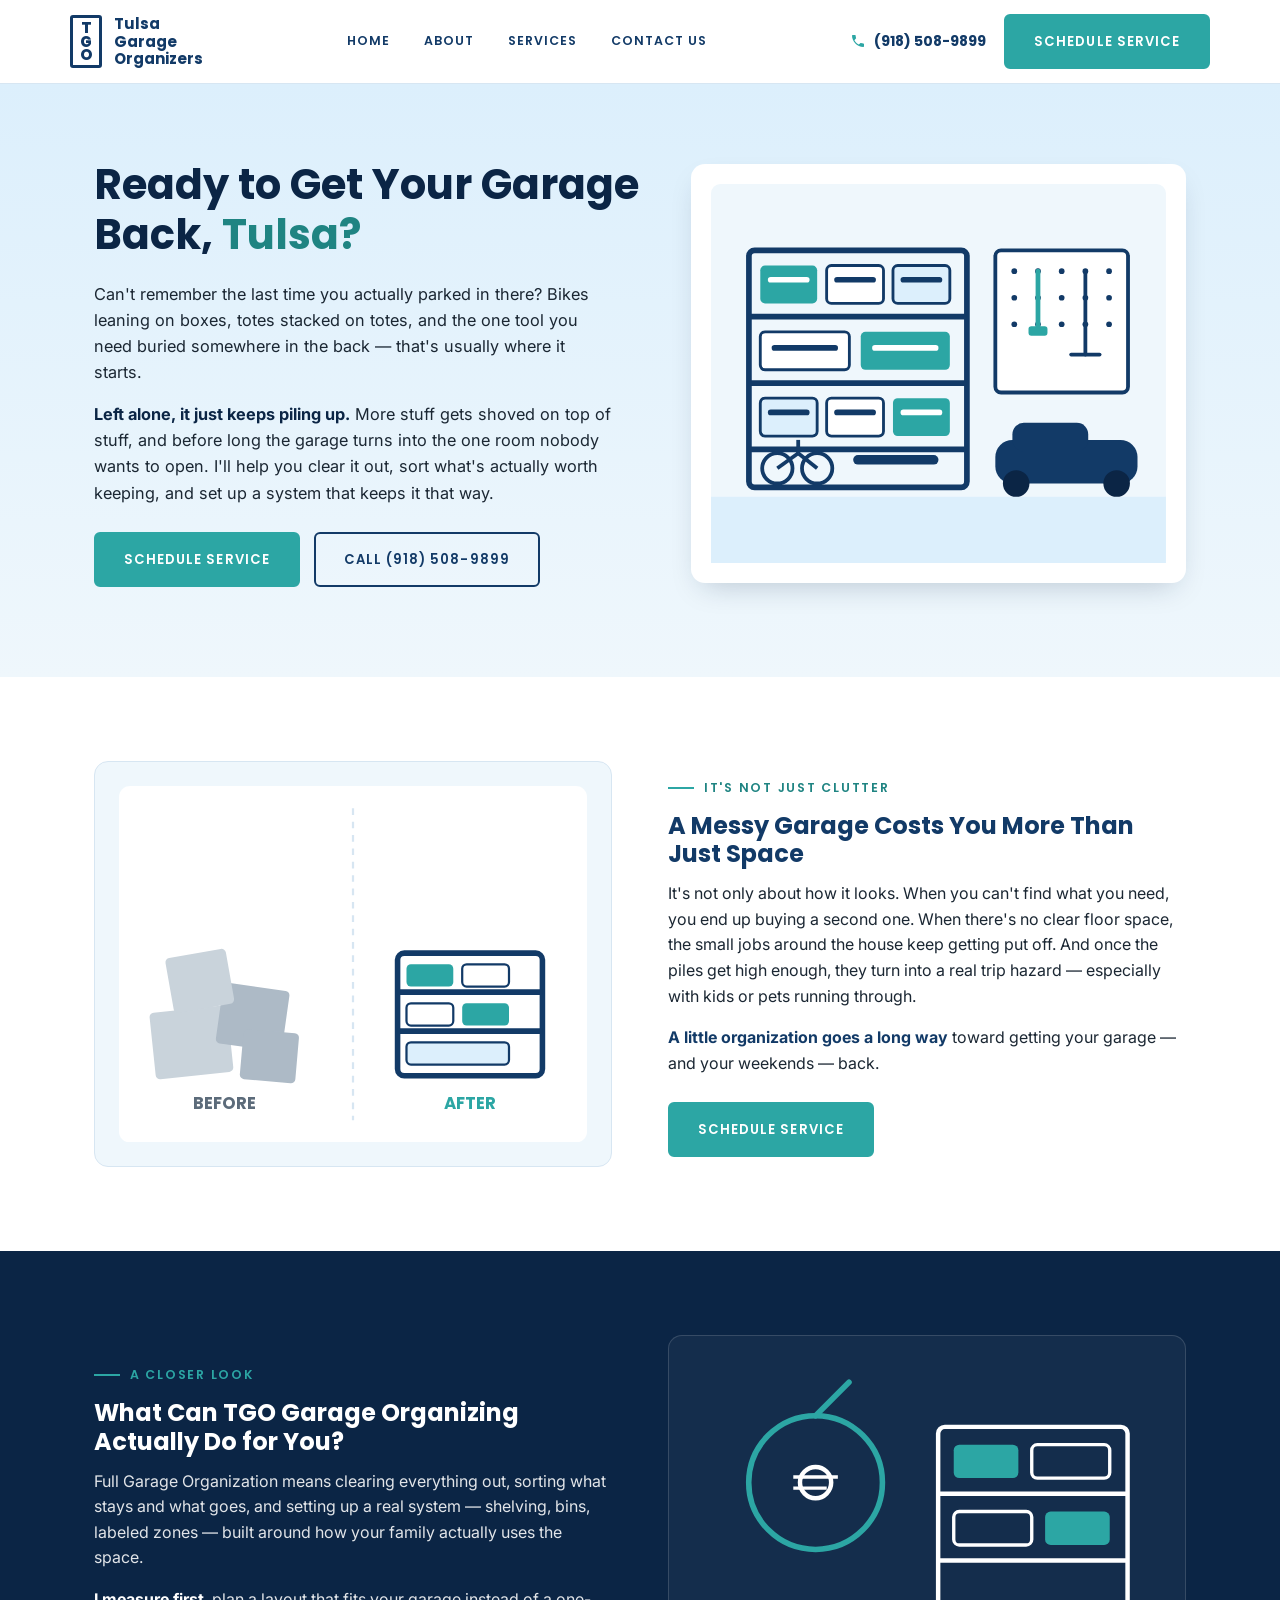
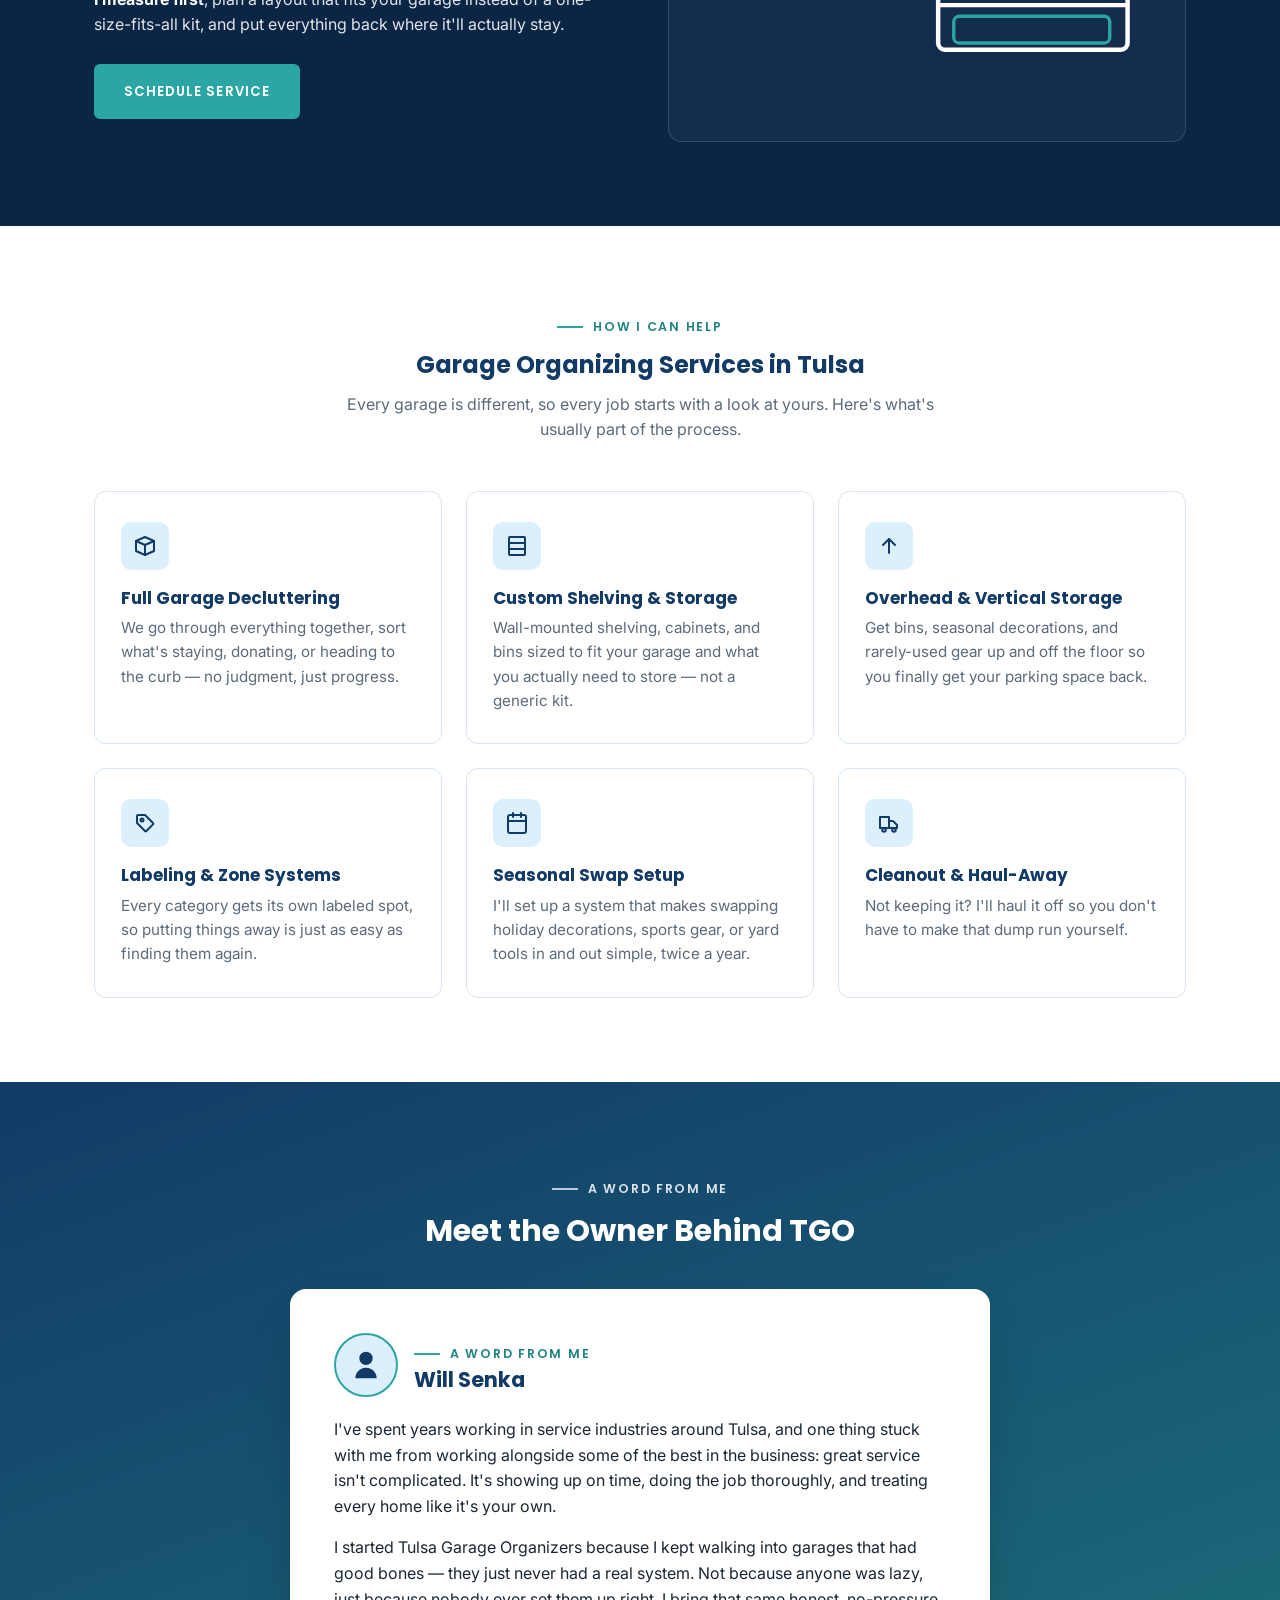
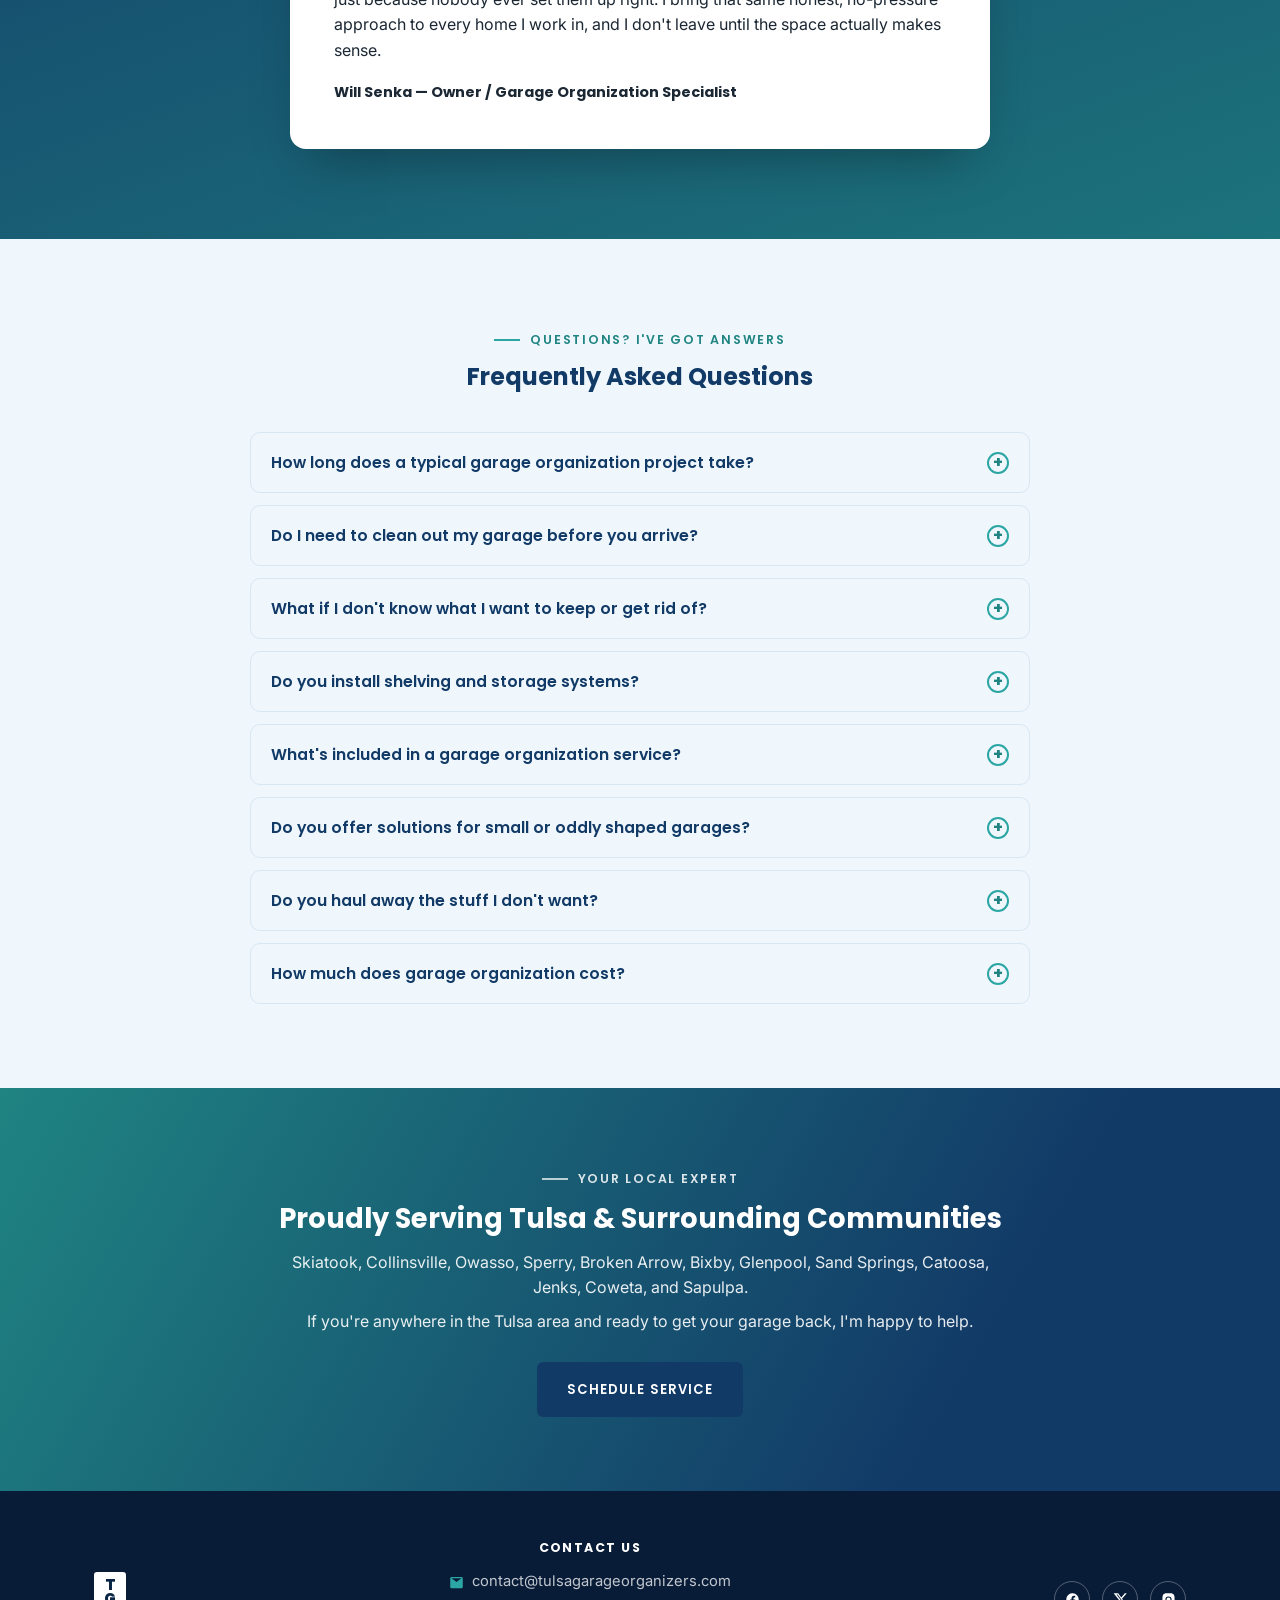
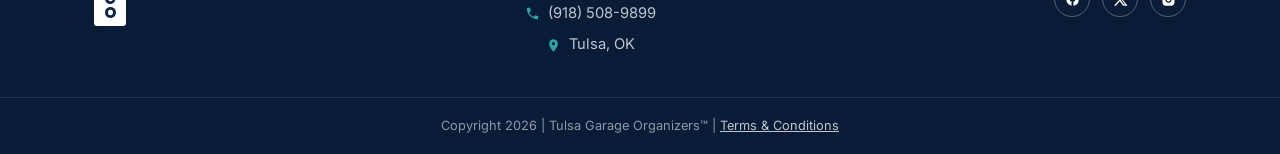
==== index.html @ cd4b040d "Build Tulsa Garage Organizers website - Recreate the TGO logo (navy TGO monogram + wordmark + teal u" ====
<!DOCTYPE html>
<html lang="en">
<head>
<meta charset="UTF-8">
<meta name="viewport" content="width=device-width, initial-scale=1.0">
<title>Tulsa Garage Organizers | Garage Organization Services in Tulsa, OK</title>
<meta name="description" content="Can't park in your own garage anymore? Tulsa Garage Organizers clears the clutter and sets up a real storage system that actually fits your home. Free quotes across the Tulsa area.">
<link rel="icon" type="image/svg+xml" href="favicon.svg">
<link rel="preconnect" href="https://fonts.googleapis.com">
<link rel="preconnect" href="https://fonts.gstatic.com" crossorigin>
<link href="https://fonts.googleapis.com/css2?family=Poppins:wght@600;700;800&family=Inter:wght@400;500;600&display=swap" rel="stylesheet">
<link rel="stylesheet" href="styles.css">
</head>
<body>

<header class="site-header">
  <div class="wrap header-inner">
    <a href="#hero" class="brand">
      <span class="logo-mark" aria-hidden="true">
        <span>T</span><span>G</span><span>O</span>
      </span>
      <span class="logo-word">
        <span>Tulsa</span>
        <span>Garage</span>
        <span>Organizers</span>
      </span>
    </a>

    <nav class="main-nav" id="mainNav">
      <a href="#hero">Home</a>
      <a href="#about">About</a>
      <a href="#services">Services</a>
      <a href="#contact">Contact Us</a>
    </nav>

    <div class="header-actions">
      <a class="header-phone" href="tel:9185089899">
        <svg viewBox="0 0 24 24"><path d="M6.6 10.8c1.4 2.8 3.8 5.1 6.6 6.6l2.2-2.2c.3-.3.7-.4 1-.2 1.1.4 2.3.6 3.6.6.6 0 1 .4 1 1V20c0 .6-.4 1-1 1C10.9 21 3 13.1 3 3.9c0-.6.4-1 1-1h3.5c.6 0 1 .4 1 1 0 1.2.2 2.4.6 3.5.1.4 0 .8-.3 1l-2.2 2.4z"/></svg>
        <span class="phone-text">(918) 508-9899</span>
      </a>
      <a class="btn btn-primary" href="#contact">Schedule Service</a>
      <button class="nav-toggle" id="navToggle" aria-label="Toggle menu" aria-expanded="false">
        <span></span>
      </button>
    </div>
  </div>
</header>

<!-- HERO -->
<section class="hero" id="hero">
  <div class="wrap hero-grid">
    <div>
      <h1>Ready to Get Your Garage Back, <span class="accent">Tulsa?</span></h1>
      <p>Can't remember the last time you actually parked in there? Bikes leaning on boxes, totes stacked on totes, and the one tool you need buried somewhere in the back — that's usually where it starts.</p>
      <p><strong>Left alone, it just keeps piling up.</strong> More stuff gets shoved on top of stuff, and before long the garage turns into the one room nobody wants to open. I'll help you clear it out, sort what's actually worth keeping, and set up a system that keeps it that way.</p>
      <div class="cta-row">
        <a href="#contact" class="btn btn-primary">Schedule Service</a>
        <a href="tel:9185089899" class="btn btn-outline-navy">Call (918) 508-9899</a>
      </div>
    </div>

    <div class="hero-art">
      <svg class="illus" viewBox="0 0 480 400" xmlns="http://www.w3.org/2000/svg" role="img" aria-label="Illustration of an organized garage with labeled shelving and a parked car">
        <rect x="0" y="0" width="480" height="400" rx="10" fill="#EFF7FC"/>
        <!-- floor -->
        <rect x="0" y="330" width="480" height="70" fill="#DCEFFC"/>
        <!-- shelving unit -->
        <g>
          <rect x="40" y="70" width="230" height="250" rx="6" fill="none" stroke="#123A67" stroke-width="6"/>
          <line x1="40" y1="140" x2="270" y2="140" stroke="#123A67" stroke-width="6"/>
          <line x1="40" y1="210" x2="270" y2="210" stroke="#123A67" stroke-width="6"/>
          <line x1="40" y1="280" x2="270" y2="280" stroke="#123A67" stroke-width="6"/>
          <!-- bins row 1 -->
          <rect x="52" y="86" width="60" height="40" rx="5" fill="#2CA6A4"/>
          <rect x="60" y="98" width="44" height="6" rx="3" fill="#ffffff"/>
          <rect x="122" y="86" width="60" height="40" rx="5" fill="#ffffff" stroke="#123A67" stroke-width="3"/>
          <rect x="130" y="98" width="44" height="6" rx="3" fill="#123A67"/>
          <rect x="192" y="86" width="60" height="40" rx="5" fill="#DCEFFC" stroke="#123A67" stroke-width="3"/>
          <rect x="200" y="98" width="44" height="6" rx="3" fill="#123A67"/>
          <!-- bins row 2 -->
          <rect x="52" y="156" width="94" height="40" rx="5" fill="#ffffff" stroke="#123A67" stroke-width="3"/>
          <rect x="64" y="170" width="70" height="6" rx="3" fill="#123A67"/>
          <rect x="158" y="156" width="94" height="40" rx="5" fill="#2CA6A4"/>
          <rect x="170" y="170" width="70" height="6" rx="3" fill="#ffffff"/>
          <!-- bins row 3 -->
          <rect x="52" y="226" width="60" height="40" rx="5" fill="#DCEFFC" stroke="#123A67" stroke-width="3"/>
          <rect x="60" y="238" width="44" height="6" rx="3" fill="#123A67"/>
          <rect x="122" y="226" width="60" height="40" rx="5" fill="#ffffff" stroke="#123A67" stroke-width="3"/>
          <rect x="130" y="238" width="44" height="6" rx="3" fill="#123A67"/>
          <rect x="192" y="226" width="60" height="40" rx="5" fill="#2CA6A4"/>
          <rect x="200" y="238" width="44" height="6" rx="3" fill="#ffffff"/>
          <!-- bottom shelf: bikes/tools hint -->
          <circle cx="70" cy="300" r="16" fill="none" stroke="#123A67" stroke-width="4"/>
          <circle cx="112" cy="300" r="16" fill="none" stroke="#123A67" stroke-width="4"/>
          <line x1="70" y1="300" x2="92" y2="284" stroke="#123A67" stroke-width="4"/>
          <line x1="92" y1="284" x2="112" y2="300" stroke="#123A67" stroke-width="4"/>
          <line x1="92" y1="284" x2="92" y2="270" stroke="#123A67" stroke-width="4"/>
          <rect x="150" y="286" width="90" height="10" rx="5" fill="#123A67"/>
        </g>
        <!-- pegboard with tools -->
        <g>
          <rect x="300" y="70" width="140" height="150" rx="6" fill="#ffffff" stroke="#123A67" stroke-width="4"/>
          <circle cx="320" cy="92" r="3" fill="#123A67"/>
          <circle cx="345" cy="92" r="3" fill="#123A67"/>
          <circle cx="370" cy="92" r="3" fill="#123A67"/>
          <circle cx="395" cy="92" r="3" fill="#123A67"/>
          <circle cx="420" cy="92" r="3" fill="#123A67"/>
          <circle cx="320" cy="120" r="3" fill="#123A67"/>
          <circle cx="345" cy="120" r="3" fill="#123A67"/>
          <circle cx="370" cy="120" r="3" fill="#123A67"/>
          <circle cx="395" cy="120" r="3" fill="#123A67"/>
          <circle cx="420" cy="120" r="3" fill="#123A67"/>
          <circle cx="320" cy="148" r="3" fill="#123A67"/>
          <circle cx="345" cy="148" r="3" fill="#123A67"/>
          <circle cx="370" cy="148" r="3" fill="#123A67"/>
          <circle cx="395" cy="148" r="3" fill="#123A67"/>
          <circle cx="420" cy="148" r="3" fill="#123A67"/>
          <!-- hanging tool 1 -->
          <line x1="345" y1="92" x2="345" y2="150" stroke="#2CA6A4" stroke-width="5" stroke-linecap="round"/>
          <rect x="335" y="150" width="20" height="10" rx="3" fill="#2CA6A4"/>
          <!-- hanging rake -->
          <line x1="395" y1="92" x2="395" y2="180" stroke="#123A67" stroke-width="4" stroke-linecap="round"/>
          <line x1="380" y1="180" x2="410" y2="180" stroke="#123A67" stroke-width="4" stroke-linecap="round"/>
        </g>
        <!-- car silhouette on reclaimed floor -->
        <g>
          <rect x="300" y="270" width="150" height="46" rx="18" fill="#123A67"/>
          <rect x="318" y="252" width="80" height="30" rx="12" fill="#123A67"/>
          <circle cx="322" cy="316" r="14" fill="#0B2545"/>
          <circle cx="428" cy="316" r="14" fill="#0B2545"/>
        </g>
      </svg>
    </div>
  </div>
</section>

<!-- SECTION: not just clutter -->
<section class="section-light">
  <div class="wrap split">
    <div class="split-art">
      <svg class="illus" viewBox="0 0 420 320" xmlns="http://www.w3.org/2000/svg" role="img" aria-label="Illustration comparing a cluttered garage corner to an organized, labeled shelf">
        <rect x="0" y="0" width="420" height="320" rx="10" fill="#ffffff"/>
        <line x1="210" y1="20" x2="210" y2="300" stroke="#D7E6F2" stroke-width="2" stroke-dasharray="6 6"/>
        <!-- before: messy pile -->
        <g>
          <rect x="30" y="200" width="70" height="60" rx="4" fill="#c9d3db" transform="rotate(-6 65 230)"/>
          <rect x="90" y="180" width="60" height="55" rx="4" fill="#adbac6" transform="rotate(8 120 207)"/>
          <rect x="45" y="150" width="55" height="50" rx="4" fill="#c9d3db" transform="rotate(-10 72 175)"/>
          <rect x="110" y="220" width="50" height="45" rx="4" fill="#adbac6" transform="rotate(5 135 242)"/>
          <text x="95" y="290" text-anchor="middle" font-family="Poppins, sans-serif" font-weight="700" font-size="15" fill="#5c6b7a">BEFORE</text>
        </g>
        <!-- after: organized shelf -->
        <g>
          <rect x="250" y="150" width="130" height="110" rx="6" fill="none" stroke="#123A67" stroke-width="5"/>
          <line x1="250" y1="185" x2="380" y2="185" stroke="#123A67" stroke-width="5"/>
          <line x1="250" y1="220" x2="380" y2="220" stroke="#123A67" stroke-width="5"/>
          <rect x="258" y="160" width="42" height="20" rx="4" fill="#2CA6A4"/>
          <rect x="308" y="160" width="42" height="20" rx="4" fill="#ffffff" stroke="#123A67" stroke-width="2"/>
          <rect x="258" y="195" width="42" height="20" rx="4" fill="#ffffff" stroke="#123A67" stroke-width="2"/>
          <rect x="308" y="195" width="42" height="20" rx="4" fill="#2CA6A4"/>
          <rect x="258" y="230" width="92" height="20" rx="4" fill="#DCEFFC" stroke="#123A67" stroke-width="2"/>
          <text x="315" y="290" text-anchor="middle" font-family="Poppins, sans-serif" font-weight="700" font-size="15" fill="#2CA6A4">AFTER</text>
        </g>
      </svg>
    </div>
    <div class="split-copy">
      <div class="eyebrow">It's not just clutter</div>
      <h2>A Messy Garage Costs You More Than Just Space</h2>
      <p>It's not only about how it looks. When you can't find what you need, you end up buying a second one. When there's no clear floor space, the small jobs around the house keep getting put off. And once the piles get high enough, they turn into a real trip hazard — especially with kids or pets running through.</p>
      <p><strong>A little organization goes a long way</strong> toward getting your garage — and your weekends — back.</p>
      <div class="cta-row">
        <a href="#contact" class="btn btn-primary">Schedule Service</a>
      </div>
    </div>
  </div>
</section>

<!-- SECTION: what we do (dark) -->
<section class="section-dark" id="about-what">
  <div class="wrap split reverse">
    <div class="split-copy">
      <div class="eyebrow on-dark">A closer look</div>
      <h2>What Can TGO Garage Organizing Actually Do for You?</h2>
      <p>Full Garage Organization means clearing everything out, sorting what stays and what goes, and setting up a real system — shelving, bins, labeled zones — built around how your family actually uses the space.</p>
      <p><strong>I measure first</strong>, plan a layout that fits your garage instead of a one-size-fits-all kit, and put everything back where it'll actually stay.</p>
      <div class="cta-row">
        <a href="#contact" class="btn btn-primary">Schedule Service</a>
      </div>
    </div>
    <div class="split-art">
      <svg class="illus" viewBox="0 0 420 320" xmlns="http://www.w3.org/2000/svg" role="img" aria-label="Line illustration of a measuring tape, shelving, and labeled storage bins">
        <rect x="0" y="0" width="420" height="320" rx="10" fill="none"/>
        <!-- measuring tape circle -->
        <circle cx="110" cy="110" r="60" fill="none" stroke="#2CA6A4" stroke-width="5"/>
        <circle cx="110" cy="110" r="14" fill="none" stroke="#ffffff" stroke-width="4"/>
        <line x1="110" y1="50" x2="140" y2="20" stroke="#2CA6A4" stroke-width="5" stroke-linecap="round"/>
        <line x1="90" y1="105" x2="130" y2="105" stroke="#ffffff" stroke-width="3"/>
        <line x1="90" y1="115" x2="120" y2="115" stroke="#ffffff" stroke-width="3"/>
        <!-- shelf + bins -->
        <g stroke="#ffffff" stroke-width="4" fill="none">
          <rect x="220" y="60" width="170" height="200" rx="6"/>
          <line x1="220" y1="120" x2="390" y2="120"/>
          <line x1="220" y1="180" x2="390" y2="180"/>
          <line x1="220" y1="220" x2="390" y2="220"/>
        </g>
        <rect x="234" y="76" width="58" height="30" rx="5" fill="#2CA6A4"/>
        <rect x="304" y="76" width="70" height="30" rx="5" fill="none" stroke="#ffffff" stroke-width="3"/>
        <rect x="234" y="136" width="70" height="30" rx="5" fill="none" stroke="#ffffff" stroke-width="3"/>
        <rect x="316" y="136" width="58" height="30" rx="5" fill="#2CA6A4"/>
        <rect x="234" y="230" width="140" height="24" rx="5" fill="none" stroke="#2CA6A4" stroke-width="3"/>
      </svg>
    </div>
  </div>
</section>

<!-- SERVICES -->
<section class="section-light" id="services">
  <div class="wrap">
    <div class="services-head">
      <div class="eyebrow">How I can help</div>
      <h2>Garage Organizing Services in Tulsa</h2>
      <p>Every garage is different, so every job starts with a look at yours. Here's what's usually part of the process.</p>
    </div>

    <div class="services-grid">
      <div class="service-card">
        <div class="service-icon">
          <svg viewBox="0 0 24 24" fill="none" stroke-width="2" stroke-linecap="round" stroke-linejoin="round"><path d="M3 7l9-4 9 4-9 4-9-4z"/><path d="M3 7v10l9 4 9-4V7"/><path d="M12 11v10"/></svg>
        </div>
        <h3>Full Garage Decluttering</h3>
        <p>We go through everything together, sort what's staying, donating, or heading to the curb — no judgment, just progress.</p>
      </div>

      <div class="service-card">
        <div class="service-icon">
          <svg viewBox="0 0 24 24" fill="none" stroke-width="2" stroke-linecap="round" stroke-linejoin="round"><rect x="4" y="3" width="16" height="18" rx="1"/><path d="M4 9h16M4 15h16"/></svg>
        </div>
        <h3>Custom Shelving &amp; Storage</h3>
        <p>Wall-mounted shelving, cabinets, and bins sized to fit your garage and what you actually need to store — not a generic kit.</p>
      </div>

      <div class="service-card">
        <div class="service-icon">
          <svg viewBox="0 0 24 24" fill="none" stroke-width="2" stroke-linecap="round" stroke-linejoin="round"><path d="M12 19V5"/><path d="M6 11l6-6 6 6"/></svg>
        </div>
        <h3>Overhead &amp; Vertical Storage</h3>
        <p>Get bins, seasonal decorations, and rarely-used gear up and off the floor so you finally get your parking space back.</p>
      </div>

      <div class="service-card">
        <div class="service-icon">
          <svg viewBox="0 0 24 24" fill="none" stroke-width="2" stroke-linecap="round" stroke-linejoin="round"><path d="M20 12l-8-8H5a1 1 0 00-1 1v7l8 8a1 1 0 001.4 0l6.6-6.6a1 1 0 000-1.4z"/><circle cx="9" cy="9" r="1.5"/></svg>
        </div>
        <h3>Labeling &amp; Zone Systems</h3>
        <p>Every category gets its own labeled spot, so putting things away is just as easy as finding them again.</p>
      </div>

      <div class="service-card">
        <div class="service-icon">
          <svg viewBox="0 0 24 24" fill="none" stroke-width="2" stroke-linecap="round" stroke-linejoin="round"><rect x="3" y="4" width="18" height="18" rx="2"/><path d="M3 10h18M8 2v4M16 2v4"/></svg>
        </div>
        <h3>Seasonal Swap Setup</h3>
        <p>I'll set up a system that makes swapping holiday decorations, sports gear, or yard tools in and out simple, twice a year.</p>
      </div>

      <div class="service-card">
        <div class="service-icon">
          <svg viewBox="0 0 24 24" fill="none" stroke-width="2" stroke-linecap="round" stroke-linejoin="round"><path d="M3 17h9V6H3v11z"/><path d="M12 10h4l4 4v3h-8"/><circle cx="7" cy="19" r="1.8"/><circle cx="17" cy="19" r="1.8"/></svg>
        </div>
        <h3>Cleanout &amp; Haul-Away</h3>
        <p>Not keeping it? I'll haul it off so you don't have to make that dump run yourself.</p>
      </div>
    </div>
  </div>
</section>

<!-- MEET THE OWNER -->
<section class="owner-section" id="about">
  <div class="wrap">
    <div class="eyebrow">A word from me</div>
    <h2>Meet the Owner Behind TGO</h2>

    <div class="owner-card">
      <div class="owner-top">
        <div class="owner-avatar" aria-hidden="true">
          <svg viewBox="0 0 24 24"><path d="M12 12a5 5 0 100-10 5 5 0 000 10zM4 22a8 8 0 0116 0z"/></svg>
        </div>
        <div>
          <div class="eyebrow">A word from me</div>
          <h3>Will Senka</h3>
        </div>
      </div>
      <p>I've spent years working in service industries around Tulsa, and one thing stuck with me from working alongside some of the best in the business: great service isn't complicated. It's showing up on time, doing the job thoroughly, and treating every home like it's your own.</p>
      <p>I started Tulsa Garage Organizers because I kept walking into garages that had good bones — they just never had a real system. Not because anyone was lazy, just because nobody ever set them up right. I bring that same honest, no-pressure approach to every home I work in, and I don't leave until the space actually makes sense.</p>
      <p class="owner-sign">Will Senka — Owner / Garage Organization Specialist</p>
    </div>
  </div>
</section>

<!-- FAQ -->
<section class="section-soft">
  <div class="wrap">
    <div class="faq-head">
      <div class="eyebrow">Questions? I've got answers</div>
      <h2>Frequently Asked Questions</h2>
    </div>

    <div class="faq-list" id="faqList">
      <div class="faq-item">
        <button class="faq-q">How long does a typical garage organization project take?
          <span class="icon">+</span>
        </button>
        <div class="faq-a"><div class="faq-a-inner">Most garages take a full day, sometimes two if we're doing a full cleanout plus custom shelving. I'll give you a solid time estimate once I've seen the space.</div></div>
      </div>

      <div class="faq-item">
        <button class="faq-q">Do I need to clean out my garage before you arrive?
          <span class="icon">+</span>
        </button>
        <div class="faq-a"><div class="faq-a-inner">Nope — that's part of what I do. Just try not to add anything new to the pile between now and then.</div></div>
      </div>

      <div class="faq-item">
        <button class="faq-q">What if I don't know what I want to keep or get rid of?
          <span class="icon">+</span>
        </button>
        <div class="faq-a"><div class="faq-a-inner">That's completely normal, and it's where I can help most. We'll go through things together at your pace — nothing leaves without your okay.</div></div>
      </div>

      <div class="faq-item">
        <button class="faq-q">Do you install shelving and storage systems?
          <span class="icon">+</span>
        </button>
        <div class="faq-a"><div class="faq-a-inner">Yes. Whether it's wall-mounted shelving, overhead racks, or a slatwall system, I'll measure your space and set up something built to fit it.</div></div>
      </div>

      <div class="faq-item">
        <button class="faq-q">What's included in a garage organization service?
          <span class="icon">+</span>
        </button>
        <div class="faq-a"><div class="faq-a-inner">A full walkthrough, sorting and decluttering, hauling away what you don't want, and setting up a storage system with everything labeled and in its place.</div></div>
      </div>

      <div class="faq-item">
        <button class="faq-q">Do you offer solutions for small or oddly shaped garages?
          <span class="icon">+</span>
        </button>
        <div class="faq-a"><div class="faq-a-inner">Especially those. A lot of garages weren't built with much storage in mind to begin with, and that's usually where a custom layout makes the biggest difference.</div></div>
      </div>

      <div class="faq-item">
        <button class="faq-q">Do you haul away the stuff I don't want?
          <span class="icon">+</span>
        </button>
        <div class="faq-a"><div class="faq-a-inner">Yes — donations, trash, and everything in between. You won't need to make a dump run yourself.</div></div>
      </div>

      <div class="faq-item">
        <button class="faq-q">How much does garage organization cost?
          <span class="icon">+</span>
        </button>
        <div class="faq-a"><div class="faq-a-inner">It depends on the size of your garage and how much we're tackling. I'll walk through it with you and give you a straightforward quote before any work starts — no surprises.</div></div>
      </div>
    </div>
  </div>
</section>

<!-- SERVICE AREA -->
<section class="area-band">
  <div class="wrap">
    <div class="eyebrow">Your local expert</div>
    <h2>Proudly Serving Tulsa &amp; Surrounding Communities</h2>
    <p>Skiatook, Collinsville, Owasso, Sperry, Broken Arrow, Bixby, Glenpool, Sand Springs, Catoosa, Jenks, Coweta, and Sapulpa.</p>
    <p>If you're anywhere in the Tulsa area and ready to get your garage back, I'm happy to help.</p>
    <div class="cta-row">
      <a href="#contact" class="btn btn-navy">Schedule Service</a>
    </div>
  </div>
</section>

<!-- FOOTER -->
<footer class="site-footer" id="contact">
  <div class="wrap footer-inner">
    <span class="logo-mark on-dark" aria-hidden="true">
      <span>T</span><span>G</span><span>O</span>
    </span>

    <div class="footer-contact">
      <h4>Contact Us</h4>
      <ul>
        <li>
          <svg viewBox="0 0 24 24"><path d="M2 5a2 2 0 012-2h16a2 2 0 012 2v14a2 2 0 01-2 2H4a2 2 0 01-2-2V5zm2 0l8 6 8-6"/></svg>
          <a href="mailto:contact@tulsagarageorganizers.com">contact@tulsagarageorganizers.com</a>
        </li>
        <li>
          <svg viewBox="0 0 24 24"><path d="M6.6 10.8c1.4 2.8 3.8 5.1 6.6 6.6l2.2-2.2c.3-.3.7-.4 1-.2 1.1.4 2.3.6 3.6.6.6 0 1 .4 1 1V20c0 .6-.4 1-1 1C10.9 21 3 13.1 3 3.9c0-.6.4-1 1-1h3.5c.6 0 1 .4 1 1 0 1.2.2 2.4.6 3.5.1.4 0 .8-.3 1l-2.2 2.4z"/></svg>
          <a href="tel:9185089899">(918) 508-9899</a>
        </li>
        <li>
          <svg viewBox="0 0 24 24"><path d="M12 2a7 7 0 00-7 7c0 5.25 7 13 7 13s7-7.75 7-13a7 7 0 00-7-7zm0 9.5A2.5 2.5 0 1112 6.5a2.5 2.5 0 010 5z"/></svg>
          Tulsa, OK
        </li>
      </ul>
    </div>

    <div class="footer-social">
      <a href="#" aria-label="Facebook"><svg viewBox="0 0 24 24"><path d="M22 12a10 10 0 10-11.6 9.9v-7H7.9V12h2.5V9.8c0-2.5 1.5-3.9 3.8-3.9 1.1 0 2.2.2 2.2.2v2.5h-1.2c-1.2 0-1.6.8-1.6 1.6V12h2.8l-.4 2.9h-2.4v7A10 10 0 0022 12z"/></svg></a>
      <a href="#" aria-label="X / Twitter"><svg viewBox="0 0 24 24"><path d="M18.9 2H22l-7.6 8.6L23.3 22h-7l-5.5-7.2L4.6 22H1.5l8.1-9.2L1 2h7.2l5 6.6L18.9 2zm-1.2 18h1.7L7.4 3.9H5.6L17.7 20z"/></svg></a>
      <a href="#" aria-label="Instagram"><svg viewBox="0 0 24 24"><path d="M12 2c-2.7 0-3 0-4 .1-1 .1-1.7.2-2.3.5a4.6 4.6 0 00-1.7 1.1A4.6 4.6 0 002.9 5.4c-.3.6-.4 1.3-.5 2.3C2.3 8.7 2.3 9 2.3 12s0 3.3.1 4.3c.1 1 .2 1.7.5 2.3.3.6.6 1.1 1.1 1.7.5.5 1 .9 1.7 1.1.6.3 1.3.4 2.3.5 1 .1 1.3.1 4 .1s3 0 4-.1c1-.1 1.7-.2 2.3-.5a4.6 4.6 0 001.7-1.1c.5-.5.9-1 1.1-1.7.3-.6.4-1.3.5-2.3.1-1 .1-1.3.1-4.3s0-3.3-.1-4.3c-.1-1-.2-1.7-.5-2.3a4.6 4.6 0 00-1.1-1.7 4.6 4.6 0 00-1.7-1.1c-.6-.3-1.3-.4-2.3-.5C15 2 14.7 2 12 2zm0 5a5 5 0 110 10 5 5 0 010-10zm0 8.2a3.2 3.2 0 100-6.4 3.2 3.2 0 000 6.4zm5.2-8.4a1.2 1.2 0 100-2.4 1.2 1.2 0 000 2.4z"/></svg></a>
    </div>
  </div>

  <div class="footer-bottom">
    Copyright 2026 | Tulsa Garage Organizers™ | <a href="#">Terms &amp; Conditions</a>
  </div>
</footer>

<script src="script.js"></script>
</body>
</html>
---- styles.css ----
/* ==========================================================================
   Tulsa Garage Organizers — stylesheet
   ========================================================================== */

:root {
  --navy: #123a67;
  --navy-deep: #0b2545;
  --navy-darker: #081c38;
  --sky: #dcefFC;
  --sky-soft: #eff7fc;
  --teal: #2ca6a4;
  --teal-dark: #1f8482;
  --white: #ffffff;
  --ink: #1b2733;
  --gray-mid: #5c6b7a;
  --border-soft: #d7e6f2;

  --font-head: 'Poppins', 'Segoe UI', Arial, sans-serif;
  --font-body: 'Inter', 'Segoe UI', Arial, sans-serif;

  --max: 1140px;
  --radius: 10px;
  --shadow: 0 12px 30px -12px rgba(11, 37, 69, 0.25);
}

* {
  box-sizing: border-box;
}

html {
  scroll-behavior: smooth;
}

body {
  margin: 0;
  font-family: var(--font-body);
  color: var(--ink);
  background: var(--white);
  line-height: 1.6;
  -webkit-font-smoothing: antialiased;
}

img {
  max-width: 100%;
  display: block;
}

a {
  color: inherit;
  text-decoration: none;
}

h1, h2, h3, h4 {
  font-family: var(--font-head);
  color: var(--navy);
  margin: 0 0 0.5em;
  line-height: 1.2;
}

p {
  margin: 0 0 1em;
}

.wrap {
  width: 100%;
  max-width: var(--max);
  margin: 0 auto;
  padding: 0 24px;
}

.eyebrow {
  display: inline-flex;
  align-items: center;
  gap: 10px;
  font-family: var(--font-head);
  font-size: 0.78rem;
  font-weight: 600;
  letter-spacing: 0.14em;
  text-transform: uppercase;
  color: var(--teal-dark);
  margin-bottom: 14px;
}

.eyebrow::before {
  content: "";
  display: inline-block;
  width: 26px;
  height: 2px;
  background: var(--teal);
}

.eyebrow.on-dark {
  color: var(--teal);
}

section {
  padding: 84px 0;
}

/* ---------- Buttons ---------- */
.btn {
  display: inline-flex;
  align-items: center;
  justify-content: center;
  gap: 8px;
  font-family: var(--font-head);
  font-weight: 600;
  font-size: 0.82rem;
  letter-spacing: 0.08em;
  text-transform: uppercase;
  padding: 15px 28px;
  border-radius: 6px;
  border: 2px solid transparent;
  cursor: pointer;
  transition: transform 0.15s ease, box-shadow 0.15s ease, background 0.15s ease, color 0.15s ease;
  white-space: nowrap;
}

.btn:hover {
  transform: translateY(-2px);
}

.btn-primary {
  background: var(--teal);
  color: var(--white);
  border-color: var(--teal);
}

.btn-primary:hover {
  background: var(--teal-dark);
  border-color: var(--teal-dark);
  box-shadow: 0 10px 20px -8px rgba(44, 166, 164, 0.55);
}

.btn-outline-navy {
  background: transparent;
  color: var(--navy);
  border-color: var(--navy);
}

.btn-outline-navy:hover {
  background: var(--navy);
  color: var(--white);
}

.btn-outline-white {
  background: transparent;
  color: var(--white);
  border-color: rgba(255, 255, 255, 0.6);
}

.btn-outline-white:hover {
  background: var(--white);
  color: var(--navy-deep);
  border-color: var(--white);
}

.btn-navy {
  background: var(--navy);
  color: var(--white);
  border-color: var(--navy);
}

.btn-navy:hover {
  background: var(--navy-deep);
  border-color: var(--navy-deep);
  box-shadow: 0 10px 20px -8px rgba(8, 28, 56, 0.55);
}

.cta-row {
  display: flex;
  flex-wrap: wrap;
  gap: 14px;
  margin-top: 26px;
}

/* ---------- Logo ---------- */
.brand {
  display: inline-flex;
  align-items: center;
  gap: 12px;
}

.logo-mark {
  display: flex;
  flex-direction: column;
  border: 3px solid var(--navy);
  border-radius: 3px;
  background: var(--white);
  padding: 3px 7px;
  line-height: 0.92;
}

.logo-mark span {
  font-family: var(--font-head);
  font-weight: 800;
  font-size: 15px;
  color: var(--navy);
  text-align: center;
}

.logo-mark.on-dark {
  background: var(--white);
  border-color: var(--white);
}

.logo-mark.on-dark span {
  color: var(--navy-deep);
}

.logo-word {
  display: flex;
  flex-direction: column;
  gap: 0;
}

.logo-word span {
  font-family: var(--font-head);
  font-weight: 700;
  font-size: 15px;
  color: var(--navy);
  line-height: 1.18;
}

.logo-underline {
  height: 2px;
  width: 100%;
  background: var(--teal);
  margin-top: 4px;
}

/* ---------- Header ---------- */
header.site-header {
  position: sticky;
  top: 0;
  z-index: 100;
  background: var(--white);
  border-bottom: 1px solid var(--border-soft);
}

.header-inner {
  display: flex;
  align-items: center;
  justify-content: space-between;
  gap: 20px;
  padding: 14px 0;
}

nav.main-nav {
  display: flex;
  align-items: center;
  gap: 30px;
}

nav.main-nav a {
  font-family: var(--font-head);
  font-size: 0.78rem;
  font-weight: 600;
  letter-spacing: 0.08em;
  text-transform: uppercase;
  color: var(--navy);
  padding: 6px 2px;
  border-bottom: 2px solid transparent;
  transition: border-color 0.15s ease, color 0.15s ease;
}

nav.main-nav a:hover,
nav.main-nav a.active {
  border-color: var(--teal);
  color: var(--teal-dark);
}

.header-actions {
  display: flex;
  align-items: center;
  gap: 18px;
}

.header-phone {
  display: flex;
  align-items: center;
  gap: 8px;
  font-family: var(--font-head);
  font-weight: 700;
  font-size: 0.88rem;
  color: var(--navy);
  white-space: nowrap;
}

.header-phone svg {
  width: 16px;
  height: 16px;
  fill: var(--teal);
}

.nav-toggle {
  display: none;
  background: none;
  border: none;
  cursor: pointer;
  padding: 6px;
}

.nav-toggle span,
.nav-toggle span::before,
.nav-toggle span::after {
  display: block;
  width: 24px;
  height: 2px;
  background: var(--navy);
  position: relative;
  transition: 0.2s ease;
}

.nav-toggle span::before {
  content: "";
  position: absolute;
  top: -7px;
}

.nav-toggle span::after {
  content: "";
  position: absolute;
  top: 7px;
}

/* ---------- Hero ---------- */
.hero {
  background: linear-gradient(180deg, var(--sky) 0%, var(--sky-soft) 100%);
  padding: 76px 0 90px;
}

.hero-grid {
  display: grid;
  grid-template-columns: 1.05fr 0.95fr;
  gap: 50px;
  align-items: center;
}

.hero h1 {
  font-size: 2.6rem;
  color: var(--navy-deep);
}

.hero h1 .accent {
  color: var(--teal-dark);
}

.hero p {
  color: var(--ink);
  font-size: 1.02rem;
  max-width: 52ch;
}

.hero p strong {
  color: var(--navy-deep);
}

.hero-art {
  background: var(--white);
  border-radius: 14px;
  box-shadow: var(--shadow);
  padding: 20px;
}

/* ---------- Alternating content sections ---------- */
.split {
  display: grid;
  grid-template-columns: 1fr 1fr;
  gap: 56px;
  align-items: center;
}

.split.reverse .split-art {
  order: 2;
}

.split.reverse .split-copy {
  order: 1;
}

.split-art {
  background: var(--sky-soft);
  border: 1px solid var(--border-soft);
  border-radius: 14px;
  padding: 24px;
}

.split-copy p strong {
  color: var(--navy);
}

.section-light {
  background: var(--white);
}

.section-soft {
  background: var(--sky-soft);
}

/* ---------- Dark feature section ---------- */
.section-dark {
  background: var(--navy-deep);
  color: rgba(255, 255, 255, 0.88);
}

.section-dark h2 {
  color: var(--white);
}

.section-dark .split-art {
  background: rgba(255, 255, 255, 0.04);
  border: 1px solid rgba(255, 255, 255, 0.14);
}

.section-dark p strong {
  color: var(--white);
}

/* ---------- Services ---------- */
.services-head {
  text-align: center;
  max-width: 640px;
  margin: 0 auto 48px;
}

.services-head p {
  color: var(--gray-mid);
}

.services-grid {
  display: grid;
  grid-template-columns: repeat(3, 1fr);
  gap: 24px;
}

.service-card {
  background: var(--white);
  border: 1px solid var(--border-soft);
  border-radius: 12px;
  padding: 30px 26px;
  transition: transform 0.18s ease, box-shadow 0.18s ease, border-color 0.18s ease;
}

.service-card:hover {
  transform: translateY(-4px);
  box-shadow: var(--shadow);
  border-color: var(--teal);
}

.service-icon {
  width: 48px;
  height: 48px;
  border-radius: 10px;
  background: var(--sky);
  display: flex;
  align-items: center;
  justify-content: center;
  margin-bottom: 18px;
}

.service-icon svg {
  width: 24px;
  height: 24px;
  stroke: var(--navy);
}

.service-card h3 {
  font-size: 1.06rem;
  margin-bottom: 8px;
}

.service-card p {
  color: var(--gray-mid);
  font-size: 0.95rem;
  margin-bottom: 0;
}

/* ---------- Owner section ---------- */
.owner-section {
  background: linear-gradient(160deg, var(--navy) 0%, var(--teal-dark) 130%);
  padding: 90px 0;
  text-align: center;
}

.owner-section > .wrap > .eyebrow {
  color: rgba(255, 255, 255, 0.85);
  justify-content: center;
}

.owner-section > .wrap > .eyebrow::before {
  background: rgba(255, 255, 255, 0.7);
}

.owner-section > .wrap > h2 {
  color: var(--white);
  margin-bottom: 40px;
  font-size: 1.9rem;
}

.owner-card {
  background: var(--white);
  border-radius: 16px;
  box-shadow: 0 25px 50px -20px rgba(0, 0, 0, 0.35);
  padding: 44px;
  max-width: 700px;
  margin: 0 auto;
  text-align: left;
}

.owner-top {
  display: flex;
  align-items: center;
  gap: 16px;
  margin-bottom: 20px;
}

.owner-avatar {
  width: 64px;
  height: 64px;
  border-radius: 50%;
  background: var(--sky);
  display: flex;
  align-items: center;
  justify-content: center;
  flex-shrink: 0;
  border: 2px solid var(--teal);
}

.owner-avatar svg {
  width: 32px;
  height: 32px;
  fill: var(--navy);
}

.owner-top .eyebrow {
  margin-bottom: 4px;
}

.owner-top h3 {
  font-size: 1.3rem;
  margin: 0;
}

.owner-card p {
  color: var(--ink);
}

.owner-sign {
  color: var(--teal-dark);
  font-weight: 700;
  font-family: var(--font-head);
  font-size: 0.9rem;
  margin-top: 18px;
  margin-bottom: 0;
}

/* ---------- FAQ ---------- */
.faq-head {
  text-align: center;
  margin-bottom: 40px;
}

.faq-head .eyebrow {
  justify-content: center;
}

.faq-list {
  max-width: 780px;
  margin: 0 auto;
  display: flex;
  flex-direction: column;
  gap: 12px;
}

.faq-item {
  background: var(--sky-soft);
  border: 1px solid var(--border-soft);
  border-radius: 10px;
  overflow: hidden;
}

.faq-q {
  width: 100%;
  display: flex;
  align-items: center;
  justify-content: space-between;
  gap: 16px;
  background: none;
  border: none;
  text-align: left;
  font-family: var(--font-head);
  font-weight: 600;
  font-size: 0.98rem;
  color: var(--navy);
  padding: 18px 20px;
  cursor: pointer;
}

.faq-q .icon {
  flex-shrink: 0;
  width: 22px;
  height: 22px;
  border-radius: 50%;
  border: 2px solid var(--teal);
  color: var(--teal-dark);
  display: flex;
  align-items: center;
  justify-content: center;
  font-size: 16px;
  font-weight: 700;
  transition: transform 0.2s ease;
  line-height: 1;
}

.faq-item.open .faq-q .icon {
  transform: rotate(45deg);
}

.faq-a {
  max-height: 0;
  overflow: hidden;
  transition: max-height 0.25s ease;
}

.faq-a-inner {
  padding: 0 20px 18px;
  color: var(--gray-mid);
  font-size: 0.95rem;
}

/* ---------- Service area band ---------- */
.area-band {
  background: linear-gradient(120deg, var(--teal-dark), var(--navy) 75%);
  color: var(--white);
  text-align: center;
  padding: 74px 0;
}

.area-band .eyebrow {
  justify-content: center;
  color: rgba(255, 255, 255, 0.85);
}

.area-band .eyebrow::before {
  background: rgba(255, 255, 255, 0.7);
}

.area-band h2 {
  color: var(--white);
  font-size: 1.7rem;
}

.area-band p {
  max-width: 700px;
  margin: 0 auto 8px;
  color: rgba(255, 255, 255, 0.9);
}

.area-band .cta-row {
  justify-content: center;
  margin-top: 28px;
}

/* ---------- Footer ---------- */
footer.site-footer {
  background: var(--navy-darker);
  color: rgba(255, 255, 255, 0.75);
  padding: 50px 0 0;
}

.footer-inner {
  display: flex;
  align-items: center;
  justify-content: space-between;
  flex-wrap: wrap;
  gap: 30px;
  padding-bottom: 40px;
}

.footer-contact h4 {
  color: var(--white);
  font-size: 0.78rem;
  letter-spacing: 0.12em;
  text-transform: uppercase;
  margin-bottom: 14px;
  text-align: center;
}

.footer-contact ul {
  list-style: none;
  margin: 0;
  padding: 0;
  display: flex;
  flex-direction: column;
  gap: 8px;
  align-items: center;
}

.footer-contact li {
  display: flex;
  align-items: center;
  gap: 8px;
  font-size: 0.92rem;
}

.footer-contact svg {
  width: 15px;
  height: 15px;
  fill: var(--teal);
  flex-shrink: 0;
}

.footer-social {
  display: flex;
  gap: 12px;
}

.footer-social a {
  width: 36px;
  height: 36px;
  border-radius: 50%;
  border: 1px solid rgba(255, 255, 255, 0.3);
  display: flex;
  align-items: center;
  justify-content: center;
  transition: background 0.15s ease, border-color 0.15s ease;
}

.footer-social a:hover {
  background: var(--teal);
  border-color: var(--teal);
}

.footer-social svg {
  width: 15px;
  height: 15px;
  fill: var(--white);
}

.footer-bottom {
  border-top: 1px solid rgba(255, 255, 255, 0.1);
  padding: 18px 0;
  text-align: center;
  font-size: 0.8rem;
  color: rgba(255, 255, 255, 0.55);
}

.footer-bottom a {
  color: rgba(255, 255, 255, 0.75);
  text-decoration: underline;
}

/* ---------- Illustrations ---------- */
.illus {
  width: 100%;
  height: auto;
  display: block;
}

/* ---------- Responsive ---------- */
@media (max-width: 900px) {
  .hero-grid,
  .split {
    grid-template-columns: 1fr;
  }

  .split.reverse .split-art,
  .split.reverse .split-copy {
    order: initial;
  }

  .services-grid {
    grid-template-columns: repeat(2, 1fr);
  }

  .hero h1 {
    font-size: 2.1rem;
  }

  section {
    padding: 60px 0;
  }
}

@media (max-width: 720px) {
  nav.main-nav {
    position: fixed;
    top: 65px;
    left: 0;
    right: 0;
    background: var(--white);
    flex-direction: column;
    align-items: flex-start;
    gap: 0;
    padding: 10px 24px 20px;
    border-bottom: 1px solid var(--border-soft);
    transform: translateY(-130%);
    opacity: 0;
    pointer-events: none;
    transition: transform 0.2s ease, opacity 0.2s ease;
  }

  nav.main-nav.open {
    transform: translateY(0);
    opacity: 1;
    pointer-events: auto;
  }

  nav.main-nav a {
    width: 100%;
    padding: 12px 0;
    border-bottom: 1px solid var(--border-soft);
  }

  .header-phone span.phone-text {
    display: none;
  }

  .header-actions .btn-primary {
    display: none;
  }

  .nav-toggle {
    display: block;
  }

  .services-grid {
    grid-template-columns: 1fr;
  }

  .owner-card {
    padding: 28px 22px;
  }

  .owner-top {
    flex-wrap: wrap;
  }

  .footer-inner {
    flex-direction: column;
    text-align: center;
  }

  .hero h1 {
    font-size: 1.8rem;
  }
}
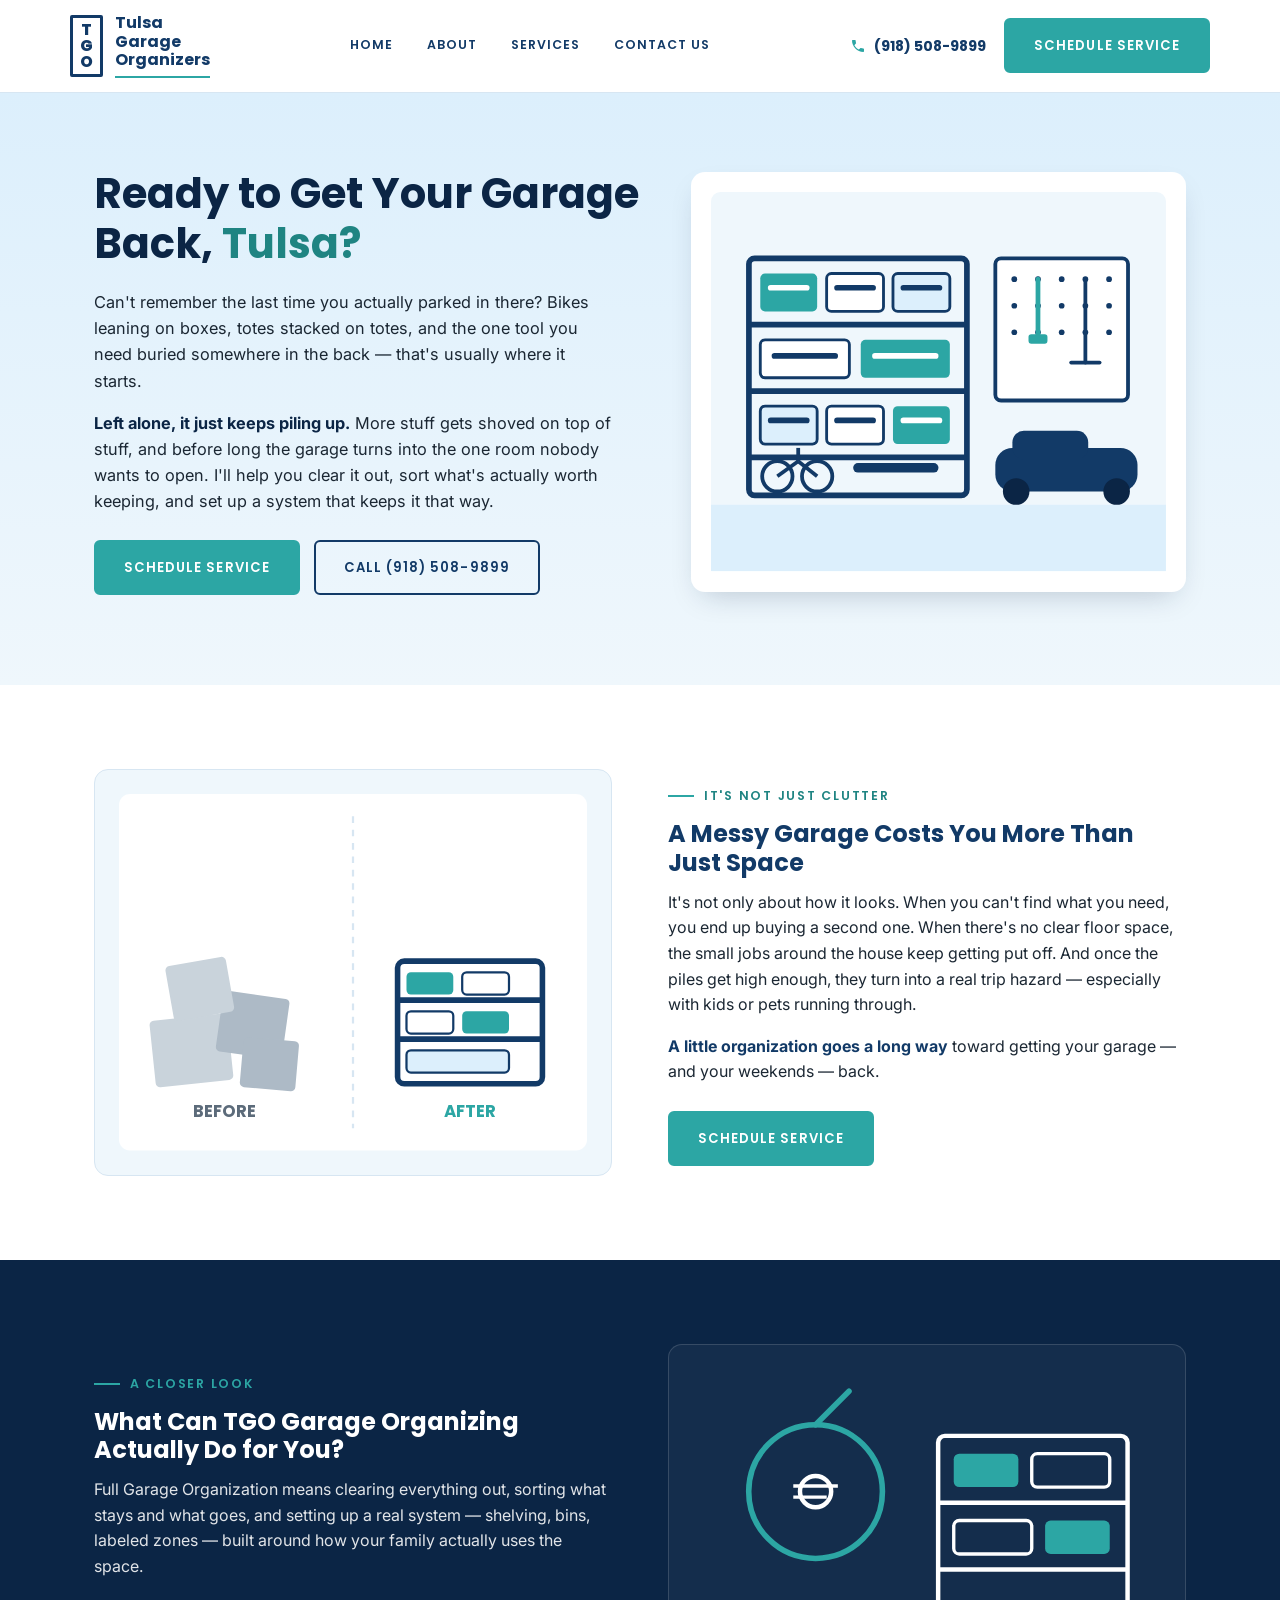
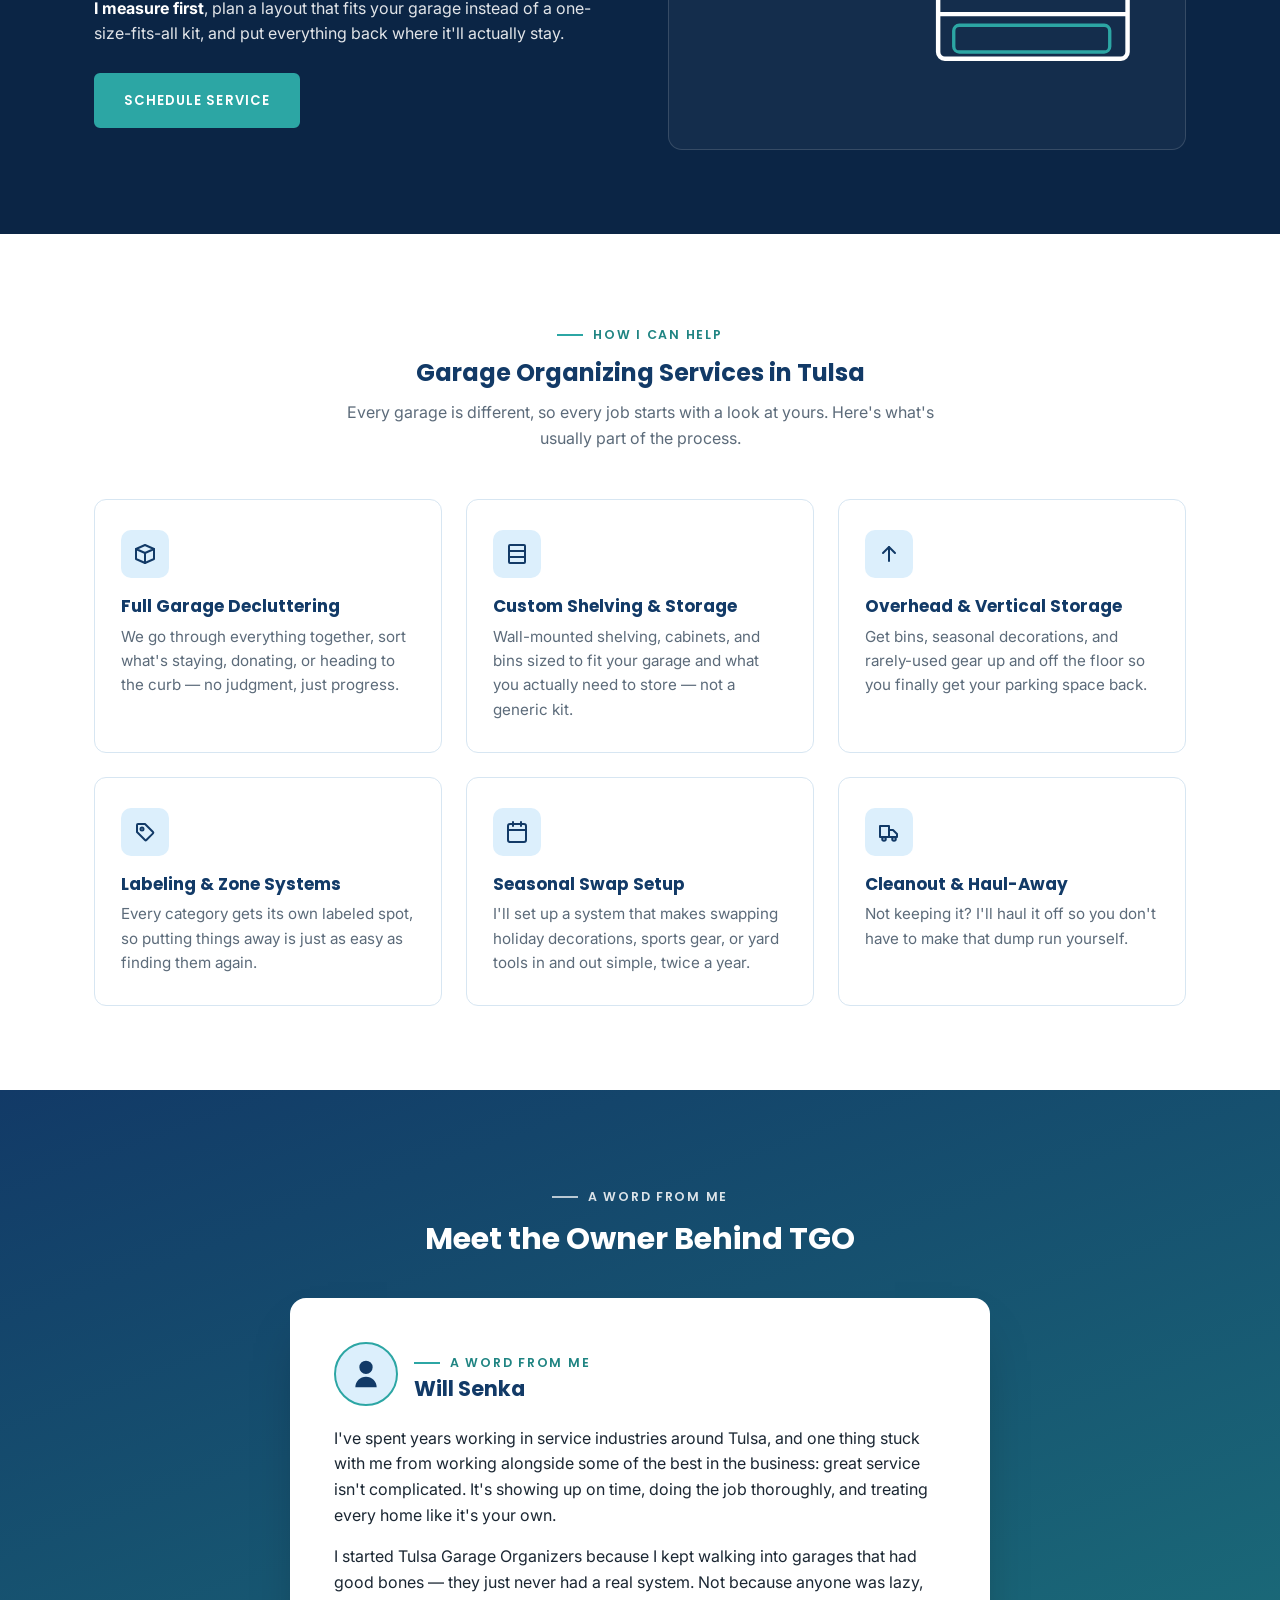
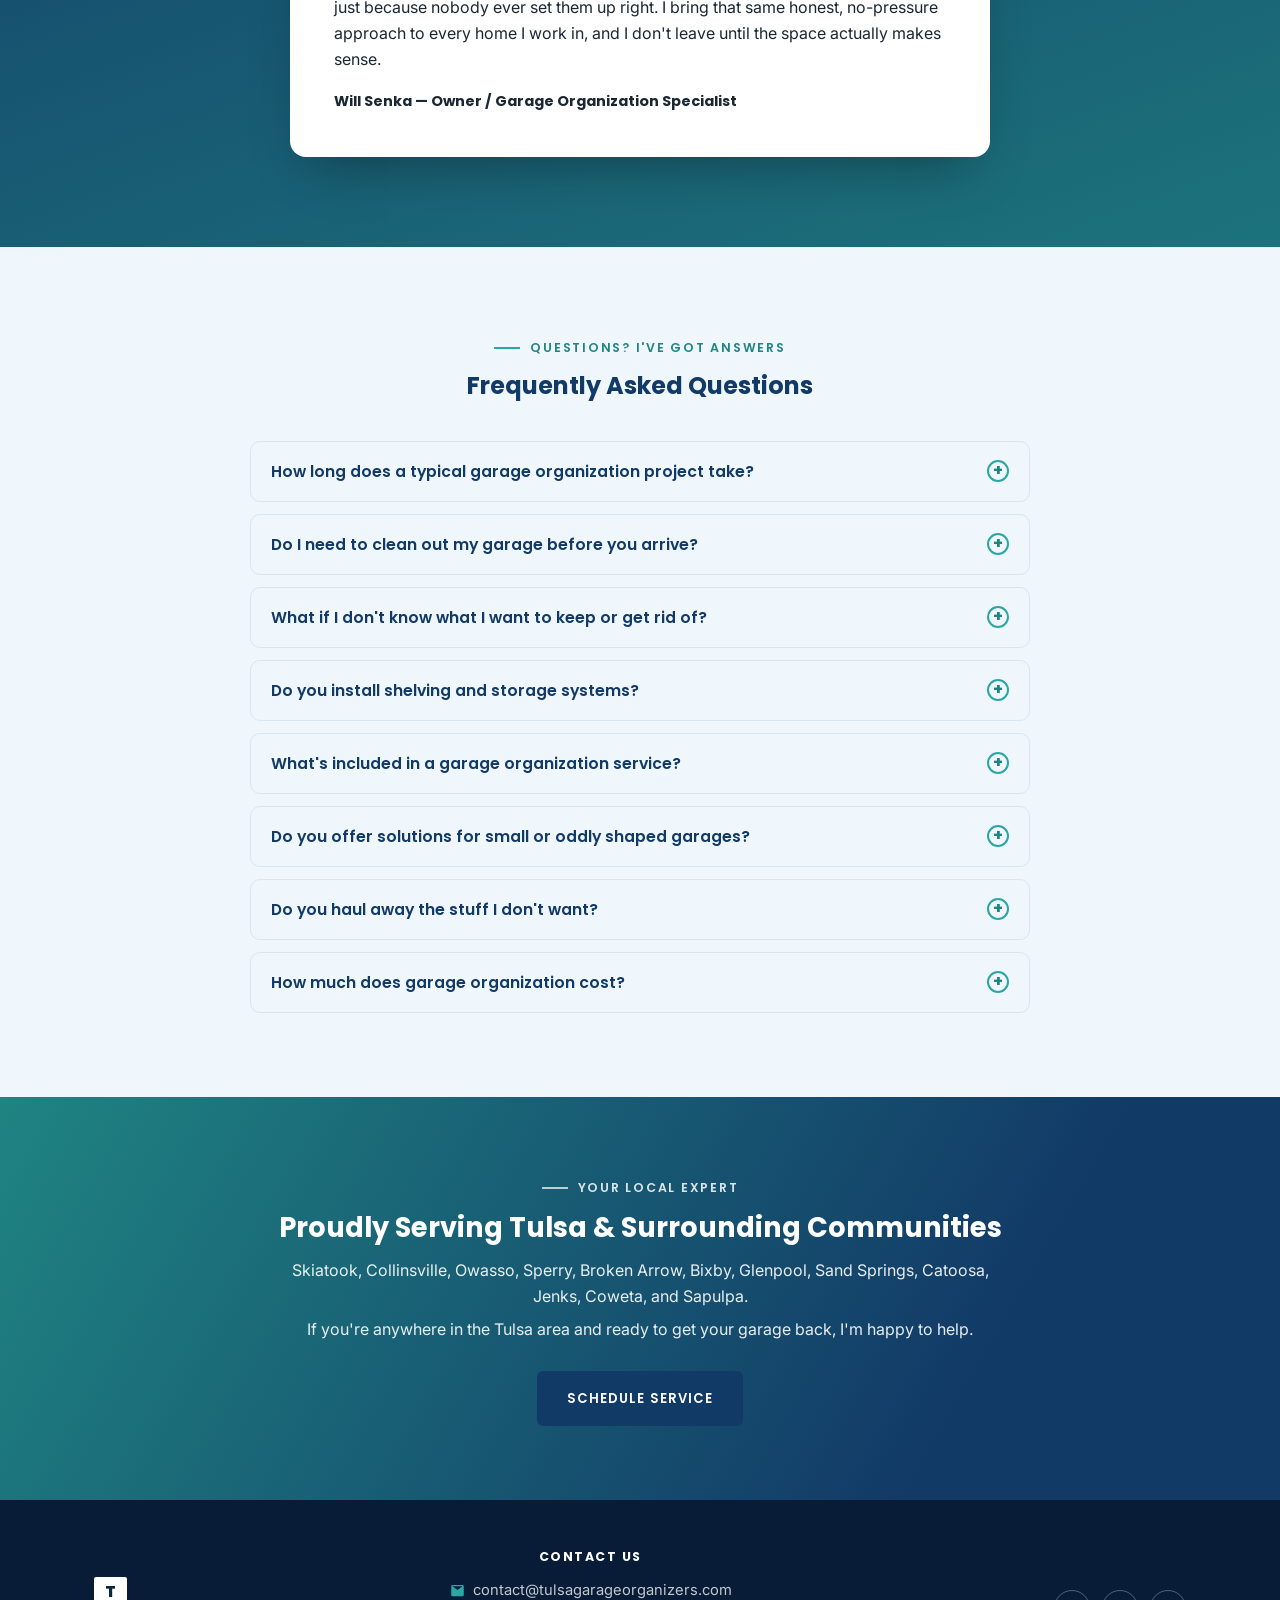
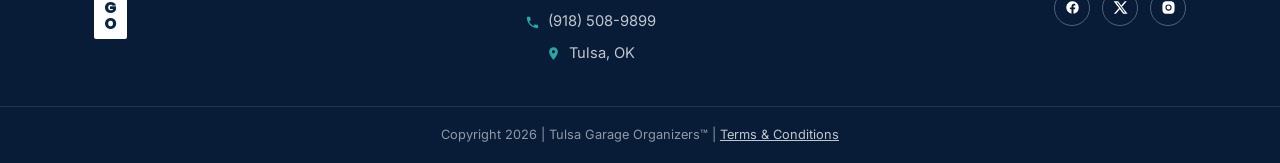
==== commit 0f3ad4bc: "Fix header logo to match the original TGO artwork - Add the missing teal underline beneath the wordm" ====
--- a/index.html
+++ b/index.html
@@ -19,10 +19,13 @@
       <span class="logo-mark" aria-hidden="true">
         <span>T</span><span>G</span><span>O</span>
       </span>
-      <span class="logo-word">
-        <span>Tulsa</span>
-        <span>Garage</span>
-        <span>Organizers</span>
+      <span class="logo-text">
+        <span class="logo-word">
+          <span>Tulsa</span>
+          <span>Garage</span>
+          <span>Organizers</span>
+        </span>
+        <span class="logo-underline"></span>
       </span>
     </a>
 
--- a/styles.css
+++ b/styles.css
@@ -184,17 +184,18 @@
 .logo-mark {
   display: flex;
   flex-direction: column;
+  align-items: center;
   border: 3px solid var(--navy);
-  border-radius: 3px;
+  border-radius: 2px;
   background: var(--white);
-  padding: 3px 7px;
-  line-height: 0.92;
+  padding: 4px 7px;
+  line-height: 1;
 }
 
 .logo-mark span {
   font-family: var(--font-head);
   font-weight: 800;
-  font-size: 15px;
+  font-size: 16px;
   color: var(--navy);
   text-align: center;
 }
@@ -208,6 +209,11 @@
   color: var(--navy-deep);
 }
 
+.logo-text {
+  display: flex;
+  flex-direction: column;
+}
+
 .logo-word {
   display: flex;
   flex-direction: column;
@@ -217,16 +223,16 @@
 .logo-word span {
   font-family: var(--font-head);
   font-weight: 700;
-  font-size: 15px;
+  font-size: 16px;
   color: var(--navy);
-  line-height: 1.18;
+  line-height: 1.16;
 }
 
 .logo-underline {
   height: 2px;
   width: 100%;
   background: var(--teal);
-  margin-top: 4px;
+  margin-top: 6px;
 }
 
 /* ---------- Header ---------- */
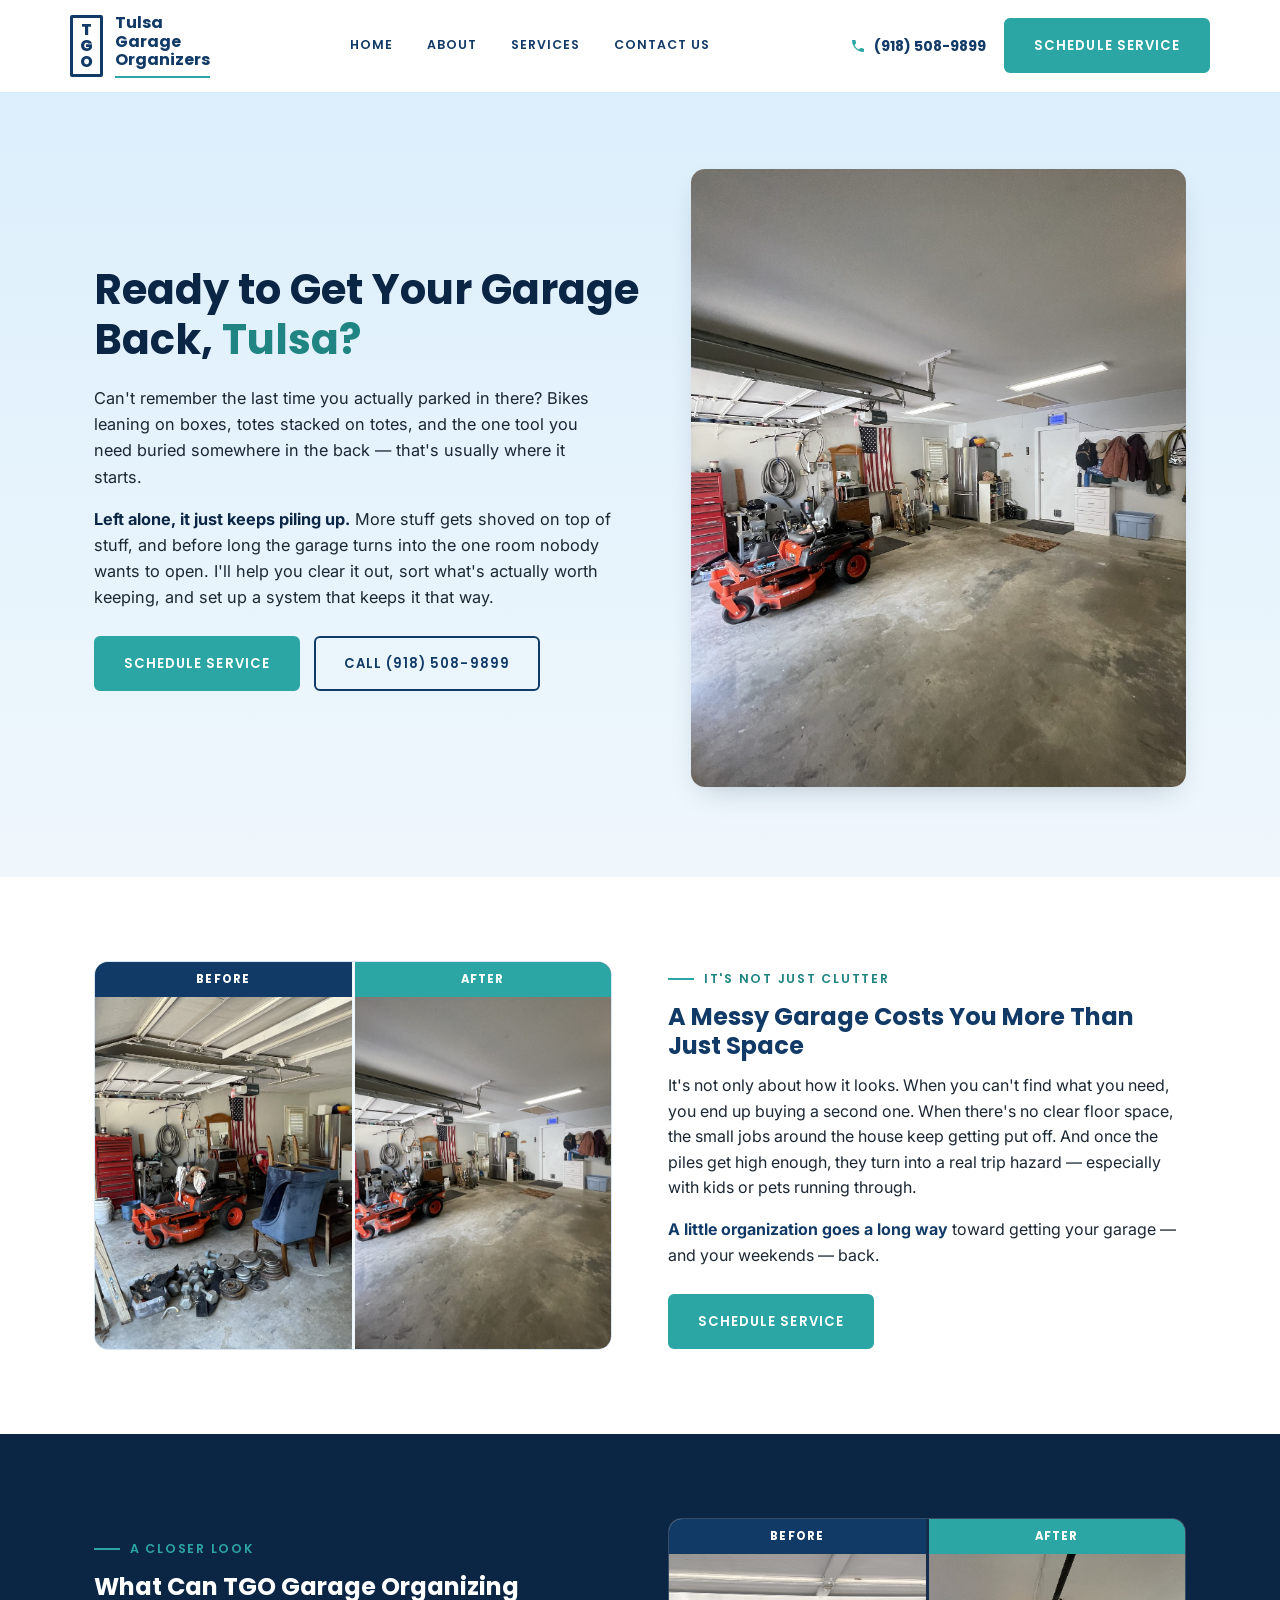
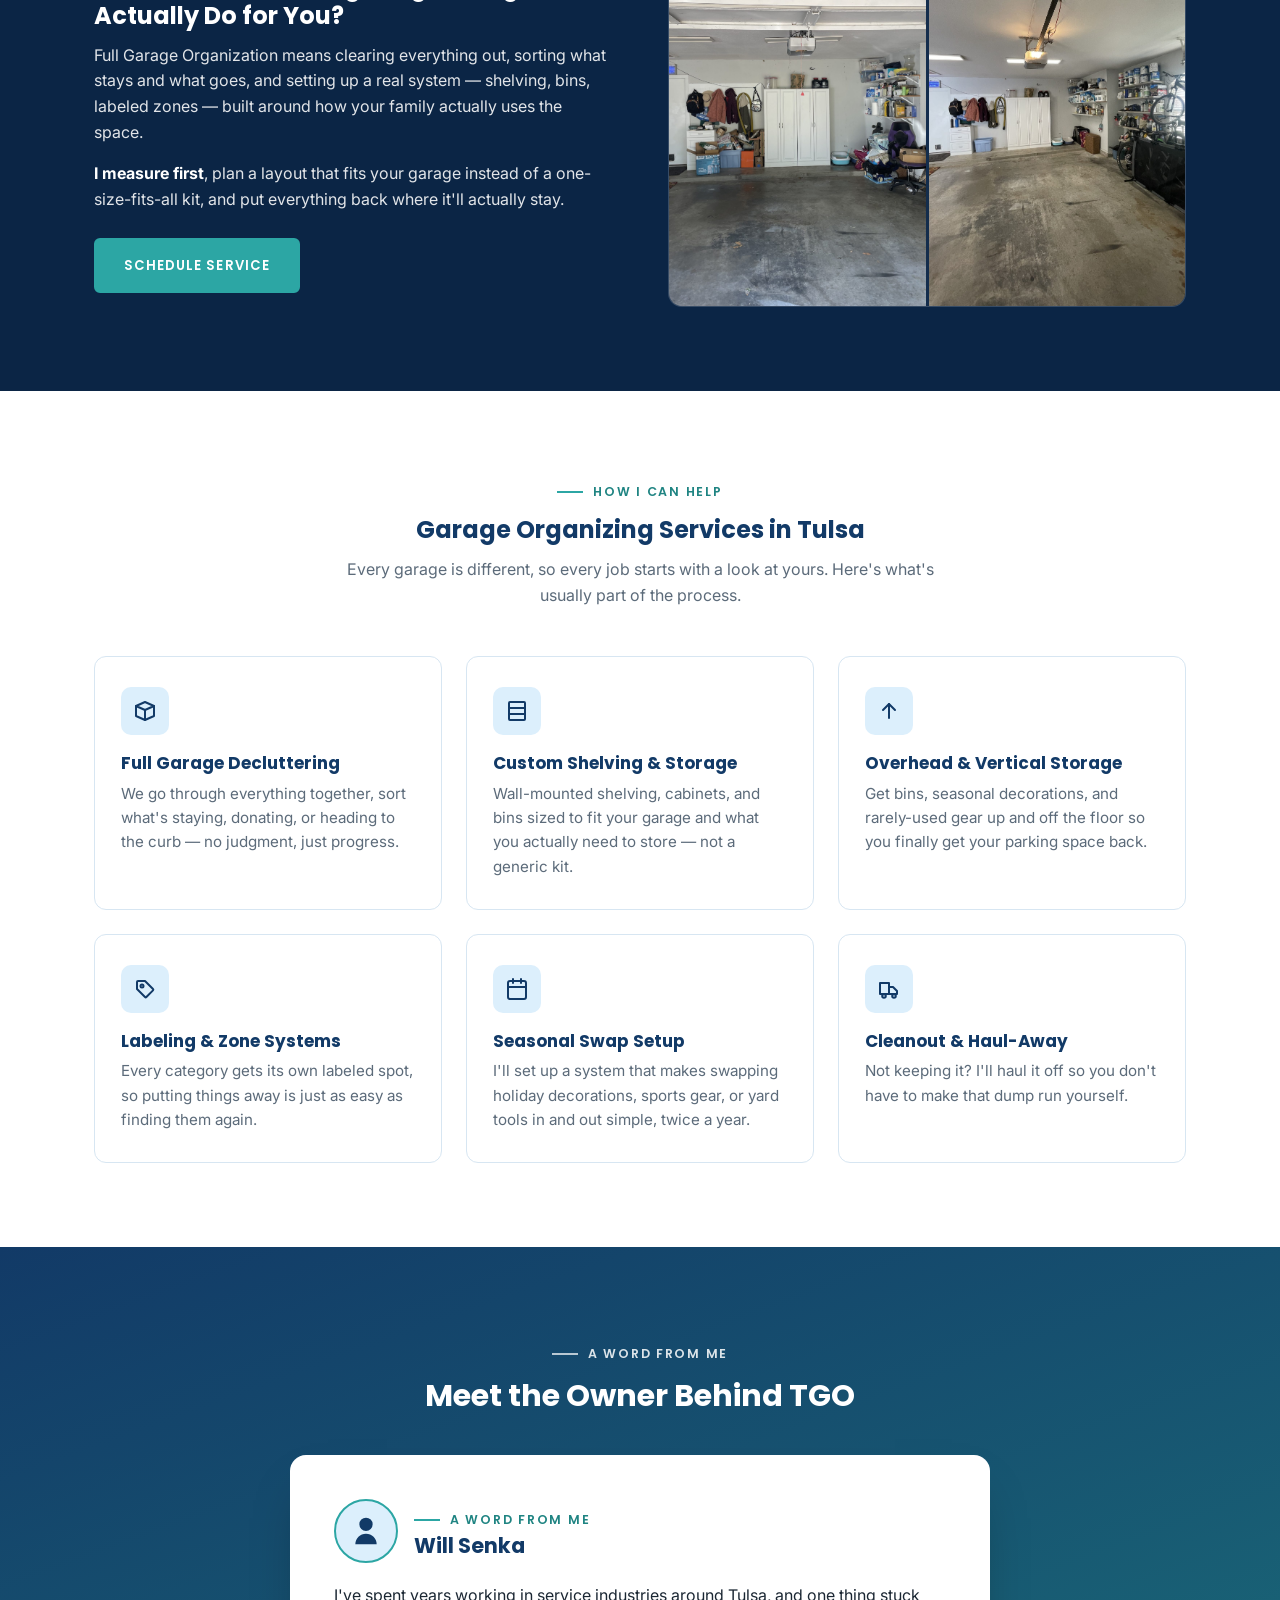
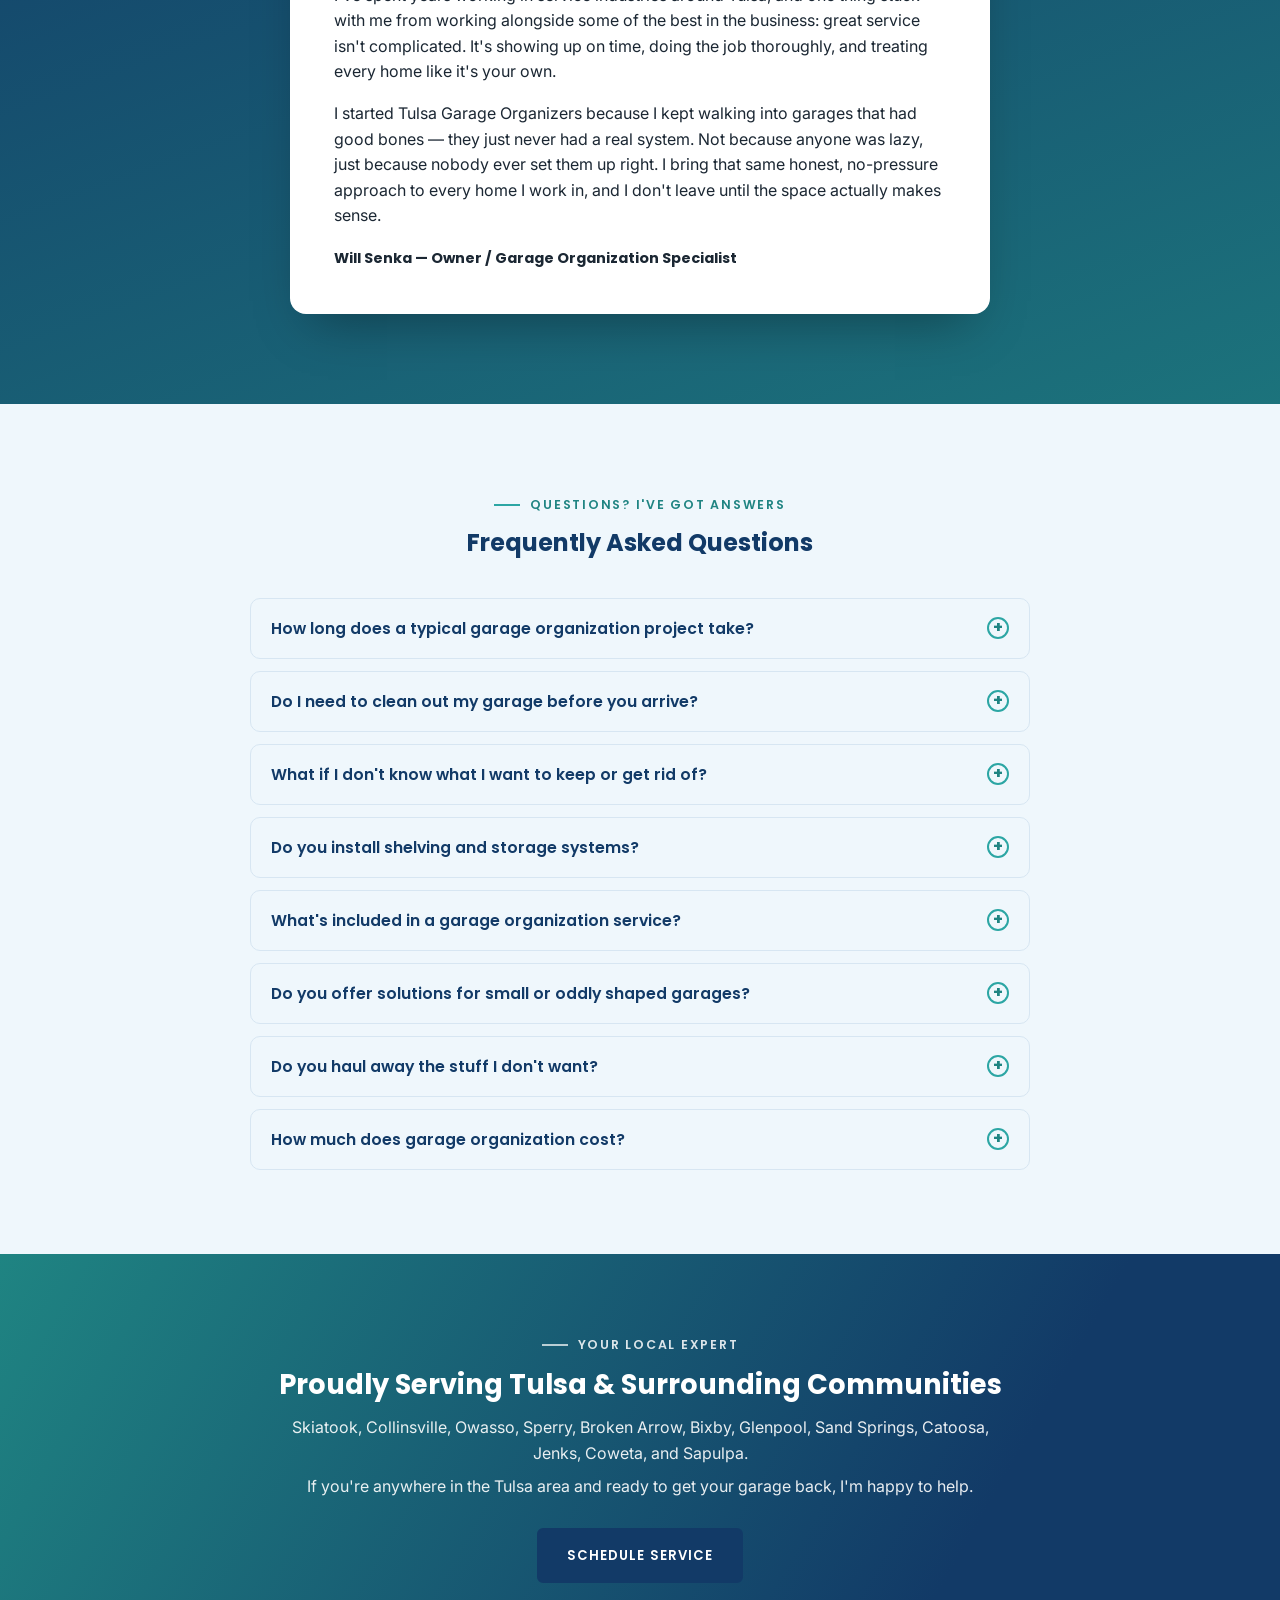
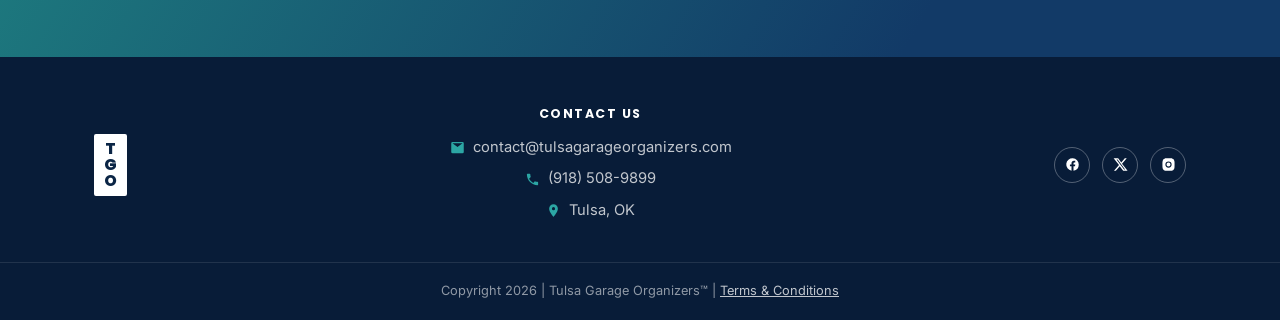
==== commit c50fb663: "Add real garage photos to the homepage - Hero section: swap the SVG illustration for a real photo of" ====
--- a/index.html
+++ b/index.html
@@ -63,76 +63,7 @@
     </div>
 
     <div class="hero-art">
-      <svg class="illus" viewBox="0 0 480 400" xmlns="http://www.w3.org/2000/svg" role="img" aria-label="Illustration of an organized garage with labeled shelving and a parked car">
-        <rect x="0" y="0" width="480" height="400" rx="10" fill="#EFF7FC"/>
-        <!-- floor -->
-        <rect x="0" y="330" width="480" height="70" fill="#DCEFFC"/>
-        <!-- shelving unit -->
-        <g>
-          <rect x="40" y="70" width="230" height="250" rx="6" fill="none" stroke="#123A67" stroke-width="6"/>
-          <line x1="40" y1="140" x2="270" y2="140" stroke="#123A67" stroke-width="6"/>
-          <line x1="40" y1="210" x2="270" y2="210" stroke="#123A67" stroke-width="6"/>
-          <line x1="40" y1="280" x2="270" y2="280" stroke="#123A67" stroke-width="6"/>
-          <!-- bins row 1 -->
-          <rect x="52" y="86" width="60" height="40" rx="5" fill="#2CA6A4"/>
-          <rect x="60" y="98" width="44" height="6" rx="3" fill="#ffffff"/>
-          <rect x="122" y="86" width="60" height="40" rx="5" fill="#ffffff" stroke="#123A67" stroke-width="3"/>
-          <rect x="130" y="98" width="44" height="6" rx="3" fill="#123A67"/>
-          <rect x="192" y="86" width="60" height="40" rx="5" fill="#DCEFFC" stroke="#123A67" stroke-width="3"/>
-          <rect x="200" y="98" width="44" height="6" rx="3" fill="#123A67"/>
-          <!-- bins row 2 -->
-          <rect x="52" y="156" width="94" height="40" rx="5" fill="#ffffff" stroke="#123A67" stroke-width="3"/>
-          <rect x="64" y="170" width="70" height="6" rx="3" fill="#123A67"/>
-          <rect x="158" y="156" width="94" height="40" rx="5" fill="#2CA6A4"/>
-          <rect x="170" y="170" width="70" height="6" rx="3" fill="#ffffff"/>
-          <!-- bins row 3 -->
-          <rect x="52" y="226" width="60" height="40" rx="5" fill="#DCEFFC" stroke="#123A67" stroke-width="3"/>
-          <rect x="60" y="238" width="44" height="6" rx="3" fill="#123A67"/>
-          <rect x="122" y="226" width="60" height="40" rx="5" fill="#ffffff" stroke="#123A67" stroke-width="3"/>
-          <rect x="130" y="238" width="44" height="6" rx="3" fill="#123A67"/>
-          <rect x="192" y="226" width="60" height="40" rx="5" fill="#2CA6A4"/>
-          <rect x="200" y="238" width="44" height="6" rx="3" fill="#ffffff"/>
-          <!-- bottom shelf: bikes/tools hint -->
-          <circle cx="70" cy="300" r="16" fill="none" stroke="#123A67" stroke-width="4"/>
-          <circle cx="112" cy="300" r="16" fill="none" stroke="#123A67" stroke-width="4"/>
-          <line x1="70" y1="300" x2="92" y2="284" stroke="#123A67" stroke-width="4"/>
-          <line x1="92" y1="284" x2="112" y2="300" stroke="#123A67" stroke-width="4"/>
-          <line x1="92" y1="284" x2="92" y2="270" stroke="#123A67" stroke-width="4"/>
-          <rect x="150" y="286" width="90" height="10" rx="5" fill="#123A67"/>
-        </g>
-        <!-- pegboard with tools -->
-        <g>
-          <rect x="300" y="70" width="140" height="150" rx="6" fill="#ffffff" stroke="#123A67" stroke-width="4"/>
-          <circle cx="320" cy="92" r="3" fill="#123A67"/>
-          <circle cx="345" cy="92" r="3" fill="#123A67"/>
-          <circle cx="370" cy="92" r="3" fill="#123A67"/>
-          <circle cx="395" cy="92" r="3" fill="#123A67"/>
-          <circle cx="420" cy="92" r="3" fill="#123A67"/>
-          <circle cx="320" cy="120" r="3" fill="#123A67"/>
-          <circle cx="345" cy="120" r="3" fill="#123A67"/>
-          <circle cx="370" cy="120" r="3" fill="#123A67"/>
-          <circle cx="395" cy="120" r="3" fill="#123A67"/>
-          <circle cx="420" cy="120" r="3" fill="#123A67"/>
-          <circle cx="320" cy="148" r="3" fill="#123A67"/>
-          <circle cx="345" cy="148" r="3" fill="#123A67"/>
-          <circle cx="370" cy="148" r="3" fill="#123A67"/>
-          <circle cx="395" cy="148" r="3" fill="#123A67"/>
-          <circle cx="420" cy="148" r="3" fill="#123A67"/>
-          <!-- hanging tool 1 -->
-          <line x1="345" y1="92" x2="345" y2="150" stroke="#2CA6A4" stroke-width="5" stroke-linecap="round"/>
-          <rect x="335" y="150" width="20" height="10" rx="3" fill="#2CA6A4"/>
-          <!-- hanging rake -->
-          <line x1="395" y1="92" x2="395" y2="180" stroke="#123A67" stroke-width="4" stroke-linecap="round"/>
-          <line x1="380" y1="180" x2="410" y2="180" stroke="#123A67" stroke-width="4" stroke-linecap="round"/>
-        </g>
-        <!-- car silhouette on reclaimed floor -->
-        <g>
-          <rect x="300" y="270" width="150" height="46" rx="18" fill="#123A67"/>
-          <rect x="318" y="252" width="80" height="30" rx="12" fill="#123A67"/>
-          <circle cx="322" cy="316" r="14" fill="#0B2545"/>
-          <circle cx="428" cy="316" r="14" fill="#0B2545"/>
-        </g>
-      </svg>
+      <img src="images/mower-after.jpg" alt="A cleared, organized Tulsa garage floor after a Tulsa Garage Organizers cleanout">
     </div>
   </div>
 </section>
@@ -141,30 +72,16 @@
 <section class="section-light">
   <div class="wrap split">
     <div class="split-art">
-      <svg class="illus" viewBox="0 0 420 320" xmlns="http://www.w3.org/2000/svg" role="img" aria-label="Illustration comparing a cluttered garage corner to an organized, labeled shelf">
-        <rect x="0" y="0" width="420" height="320" rx="10" fill="#ffffff"/>
-        <line x1="210" y1="20" x2="210" y2="300" stroke="#D7E6F2" stroke-width="2" stroke-dasharray="6 6"/>
-        <!-- before: messy pile -->
-        <g>
-          <rect x="30" y="200" width="70" height="60" rx="4" fill="#c9d3db" transform="rotate(-6 65 230)"/>
-          <rect x="90" y="180" width="60" height="55" rx="4" fill="#adbac6" transform="rotate(8 120 207)"/>
-          <rect x="45" y="150" width="55" height="50" rx="4" fill="#c9d3db" transform="rotate(-10 72 175)"/>
-          <rect x="110" y="220" width="50" height="45" rx="4" fill="#adbac6" transform="rotate(5 135 242)"/>
-          <text x="95" y="290" text-anchor="middle" font-family="Poppins, sans-serif" font-weight="700" font-size="15" fill="#5c6b7a">BEFORE</text>
-        </g>
-        <!-- after: organized shelf -->
-        <g>
-          <rect x="250" y="150" width="130" height="110" rx="6" fill="none" stroke="#123A67" stroke-width="5"/>
-          <line x1="250" y1="185" x2="380" y2="185" stroke="#123A67" stroke-width="5"/>
-          <line x1="250" y1="220" x2="380" y2="220" stroke="#123A67" stroke-width="5"/>
-          <rect x="258" y="160" width="42" height="20" rx="4" fill="#2CA6A4"/>
-          <rect x="308" y="160" width="42" height="20" rx="4" fill="#ffffff" stroke="#123A67" stroke-width="2"/>
-          <rect x="258" y="195" width="42" height="20" rx="4" fill="#ffffff" stroke="#123A67" stroke-width="2"/>
-          <rect x="308" y="195" width="42" height="20" rx="4" fill="#2CA6A4"/>
-          <rect x="258" y="230" width="92" height="20" rx="4" fill="#DCEFFC" stroke="#123A67" stroke-width="2"/>
-          <text x="315" y="290" text-anchor="middle" font-family="Poppins, sans-serif" font-weight="700" font-size="15" fill="#2CA6A4">AFTER</text>
-        </g>
-      </svg>
+      <div class="before-after">
+        <div class="ba-panel">
+          <span class="ba-label ba-before">Before</span>
+          <img src="images/mower-before.jpg" alt="Cluttered Tulsa garage floor before organizing, with furniture and gear piled up" loading="lazy">
+        </div>
+        <div class="ba-panel">
+          <span class="ba-label ba-after">After</span>
+          <img src="images/mower-after.jpg" alt="Same Tulsa garage with the floor cleared after Tulsa Garage Organizers service" loading="lazy">
+        </div>
+      </div>
     </div>
     <div class="split-copy">
       <div class="eyebrow">It's not just clutter</div>
@@ -191,27 +108,16 @@
       </div>
     </div>
     <div class="split-art">
-      <svg class="illus" viewBox="0 0 420 320" xmlns="http://www.w3.org/2000/svg" role="img" aria-label="Line illustration of a measuring tape, shelving, and labeled storage bins">
-        <rect x="0" y="0" width="420" height="320" rx="10" fill="none"/>
-        <!-- measuring tape circle -->
-        <circle cx="110" cy="110" r="60" fill="none" stroke="#2CA6A4" stroke-width="5"/>
-        <circle cx="110" cy="110" r="14" fill="none" stroke="#ffffff" stroke-width="4"/>
-        <line x1="110" y1="50" x2="140" y2="20" stroke="#2CA6A4" stroke-width="5" stroke-linecap="round"/>
-        <line x1="90" y1="105" x2="130" y2="105" stroke="#ffffff" stroke-width="3"/>
-        <line x1="90" y1="115" x2="120" y2="115" stroke="#ffffff" stroke-width="3"/>
-        <!-- shelf + bins -->
-        <g stroke="#ffffff" stroke-width="4" fill="none">
-          <rect x="220" y="60" width="170" height="200" rx="6"/>
-          <line x1="220" y1="120" x2="390" y2="120"/>
-          <line x1="220" y1="180" x2="390" y2="180"/>
-          <line x1="220" y1="220" x2="390" y2="220"/>
-        </g>
-        <rect x="234" y="76" width="58" height="30" rx="5" fill="#2CA6A4"/>
-        <rect x="304" y="76" width="70" height="30" rx="5" fill="none" stroke="#ffffff" stroke-width="3"/>
-        <rect x="234" y="136" width="70" height="30" rx="5" fill="none" stroke="#ffffff" stroke-width="3"/>
-        <rect x="316" y="136" width="58" height="30" rx="5" fill="#2CA6A4"/>
-        <rect x="234" y="230" width="140" height="24" rx="5" fill="none" stroke="#2CA6A4" stroke-width="3"/>
-      </svg>
+      <div class="before-after">
+        <div class="ba-panel">
+          <span class="ba-label ba-before">Before</span>
+          <img src="images/cabinet-before.jpg" alt="Cluttered storage cabinet and shelving area in a Tulsa garage before organizing" loading="lazy">
+        </div>
+        <div class="ba-panel">
+          <span class="ba-label ba-after">After</span>
+          <img src="images/cabinet-after.jpg" alt="Same cabinet and shelving area tidied up after Tulsa Garage Organizers service" loading="lazy">
+        </div>
+      </div>
     </div>
   </div>
 </section>
--- a/styles.css
+++ b/styles.css
@@ -366,7 +366,15 @@
   background: var(--white);
   border-radius: 14px;
   box-shadow: var(--shadow);
-  padding: 20px;
+  overflow: hidden;
+  aspect-ratio: 4 / 5;
+}
+
+.hero-art img {
+  width: 100%;
+  height: 100%;
+  object-fit: cover;
+  display: block;
 }
 
 /* ---------- Alternating content sections ---------- */
@@ -389,7 +397,51 @@
   background: var(--sky-soft);
   border: 1px solid var(--border-soft);
   border-radius: 14px;
-  padding: 24px;
+  overflow: hidden;
+}
+
+/* ---------- Real before/after photo panels ---------- */
+.before-after {
+  display: grid;
+  grid-template-columns: 1fr 1fr;
+  gap: 3px;
+  aspect-ratio: 4 / 3;
+}
+
+.ba-panel {
+  position: relative;
+  overflow: hidden;
+}
+
+.ba-panel img {
+  width: 100%;
+  height: 100%;
+  object-fit: cover;
+  display: block;
+}
+
+.ba-label {
+  position: absolute;
+  top: 0;
+  left: 0;
+  right: 0;
+  z-index: 1;
+  text-align: center;
+  padding: 8px 4px;
+  font-family: var(--font-head);
+  font-weight: 700;
+  font-size: 0.72rem;
+  letter-spacing: 0.1em;
+  text-transform: uppercase;
+  color: var(--white);
+}
+
+.ba-before {
+  background: var(--navy);
+}
+
+.ba-after {
+  background: var(--teal);
 }
 
 .split-copy p strong {
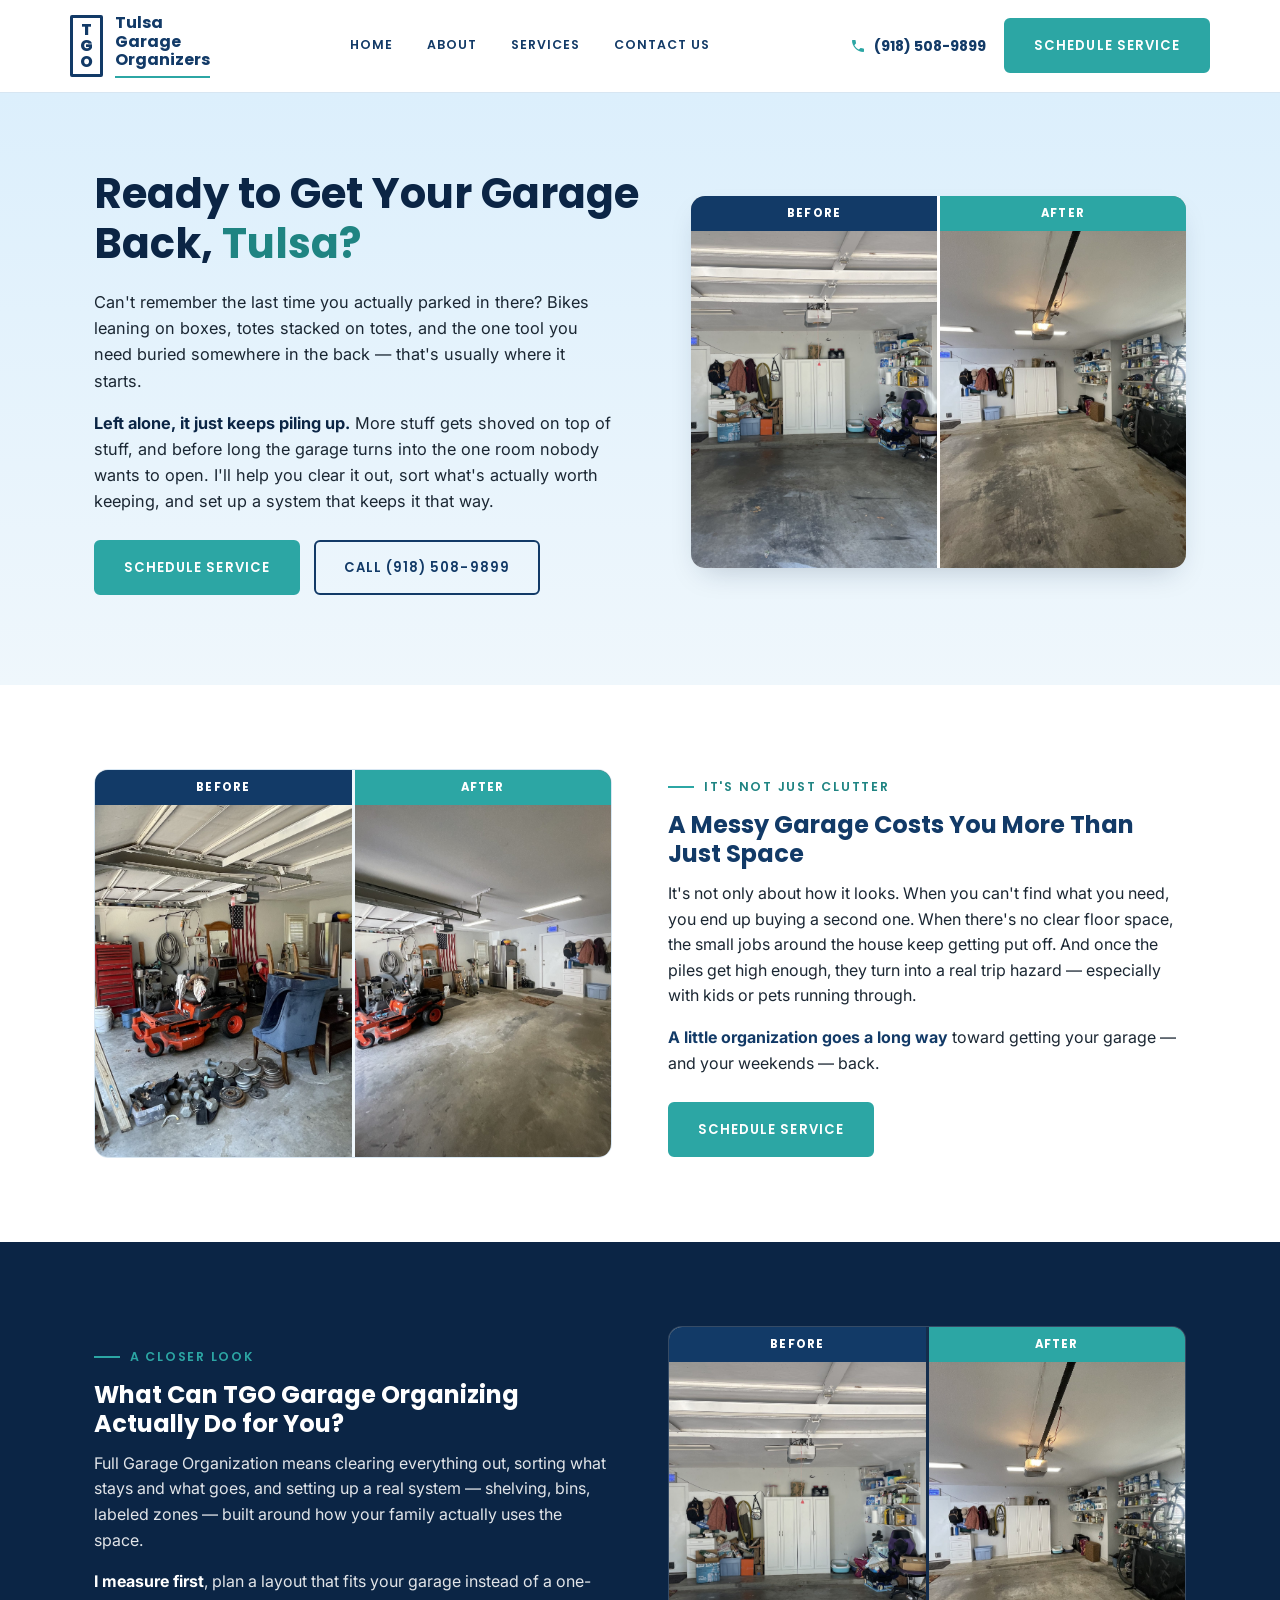
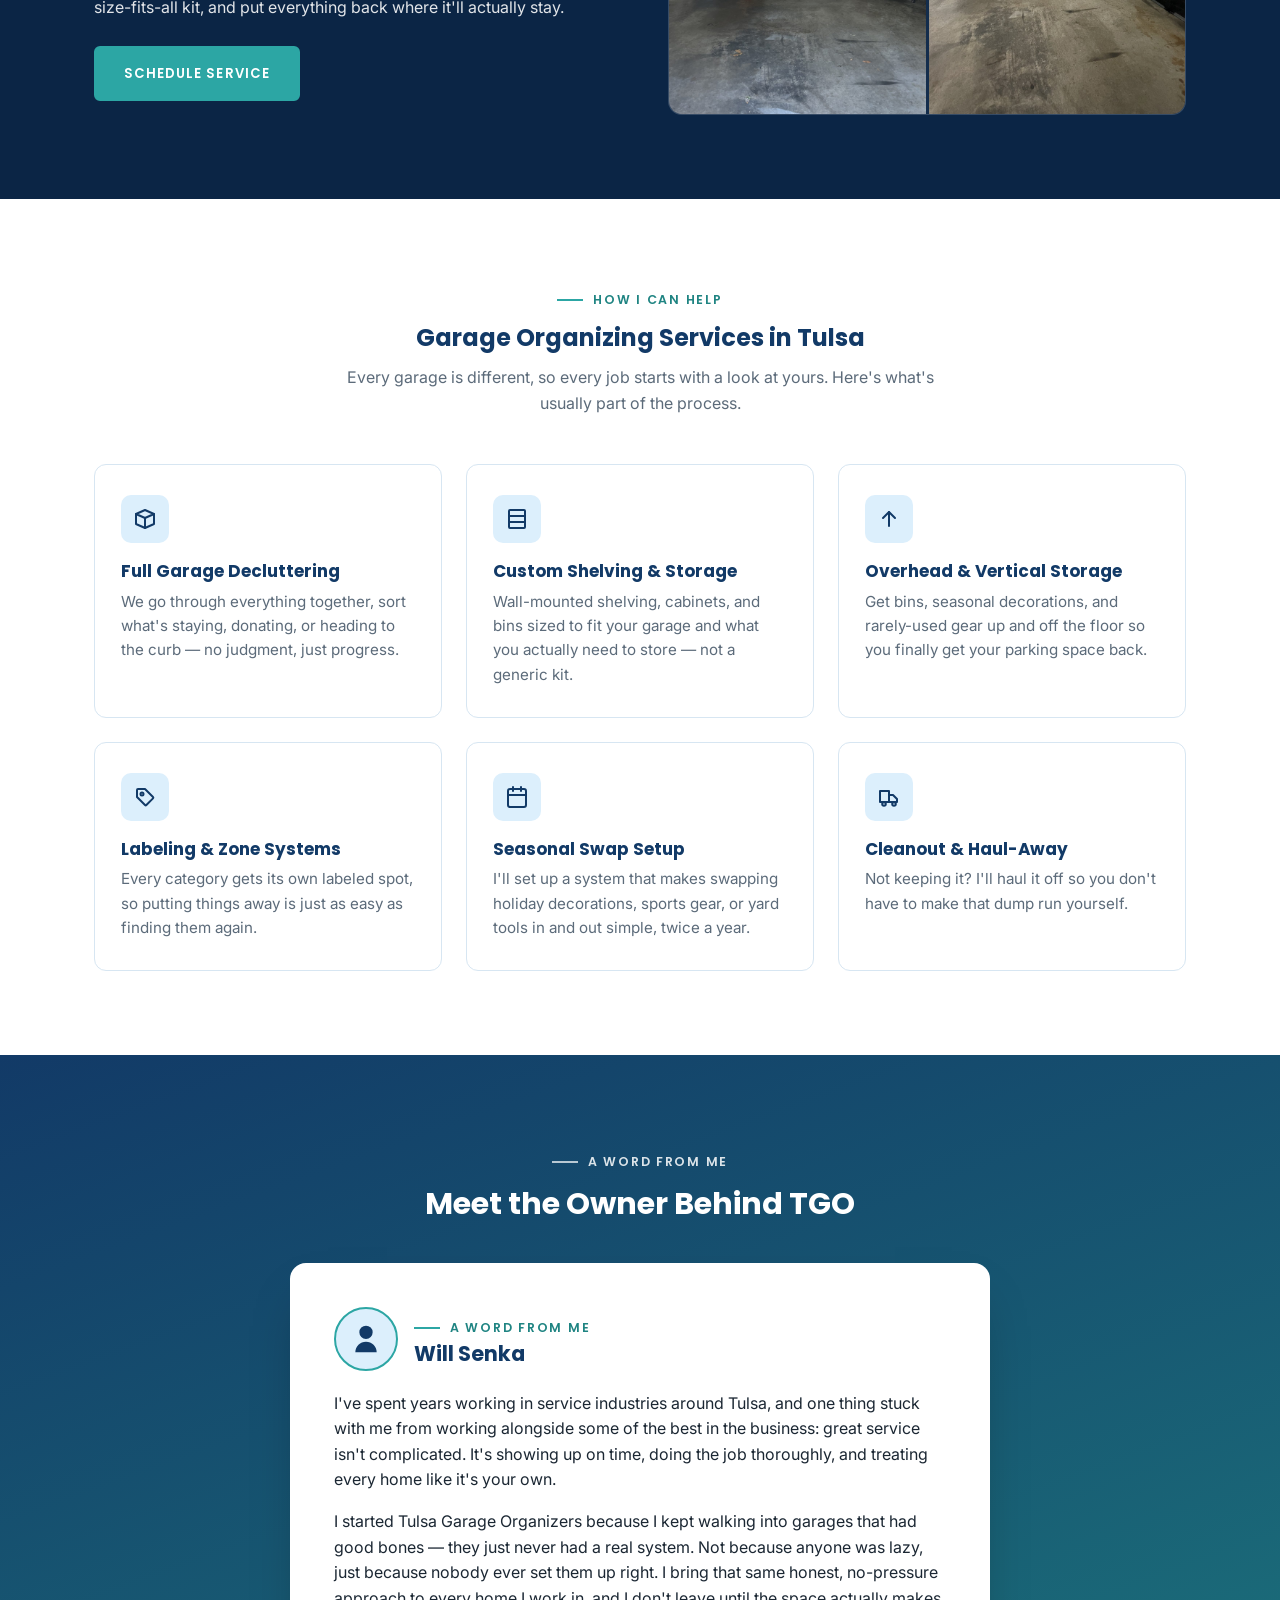
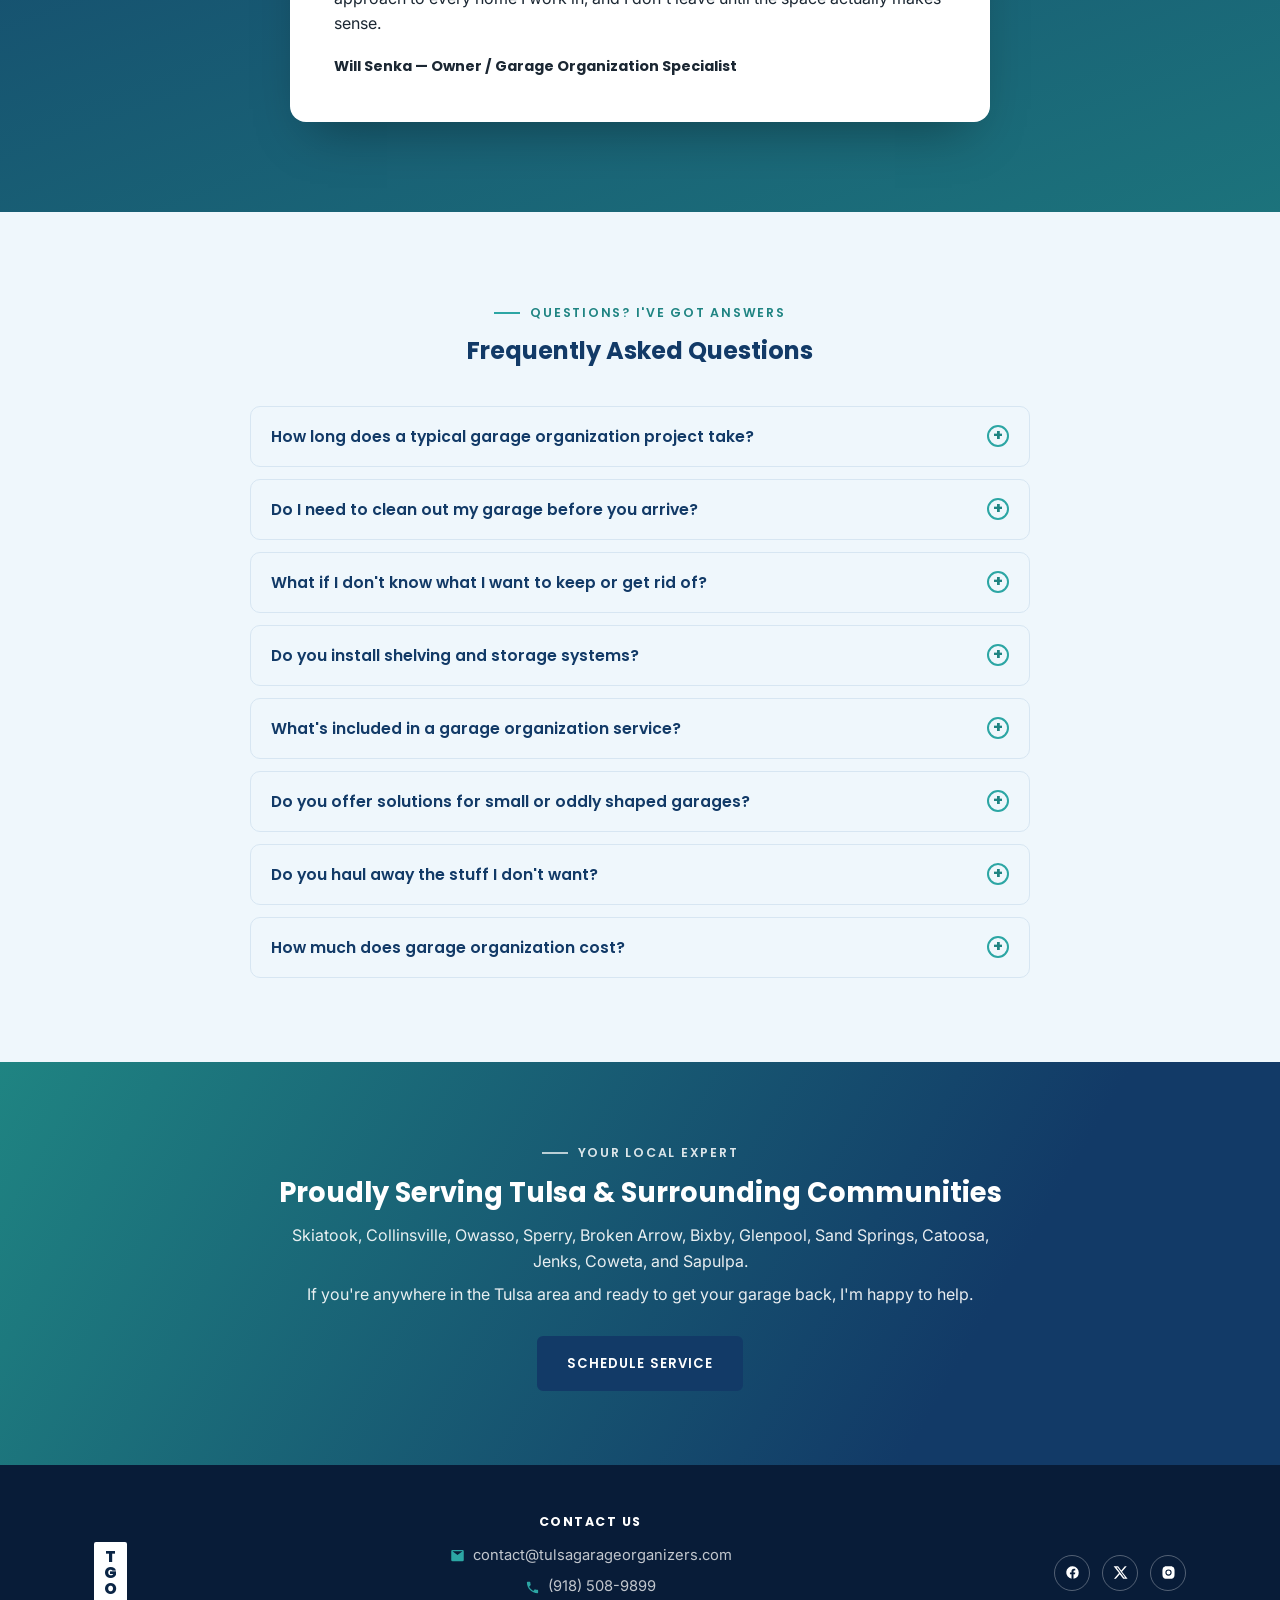
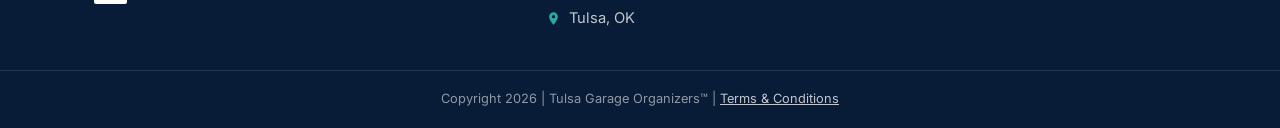
==== commit 93af30f2: "Swap hero photo for the cabinet before/after pair Replace the single 'after' photo in the hero box w" ====
--- a/index.html
+++ b/index.html
@@ -63,7 +63,16 @@
     </div>
 
     <div class="hero-art">
-      <img src="images/mower-after.jpg" alt="A cleared, organized Tulsa garage floor after a Tulsa Garage Organizers cleanout">
+      <div class="before-after">
+        <div class="ba-panel">
+          <span class="ba-label ba-before">Before</span>
+          <img src="images/cabinet-before.jpg" alt="Cluttered storage cabinet and shelving area in a Tulsa garage before organizing">
+        </div>
+        <div class="ba-panel">
+          <span class="ba-label ba-after">After</span>
+          <img src="images/cabinet-after.jpg" alt="Same cabinet and shelving area tidied up after Tulsa Garage Organizers service">
+        </div>
+      </div>
     </div>
   </div>
 </section>
--- a/styles.css
+++ b/styles.css
@@ -367,14 +367,10 @@
   border-radius: 14px;
   box-shadow: var(--shadow);
   overflow: hidden;
-  aspect-ratio: 4 / 5;
-}
-
-.hero-art img {
-  width: 100%;
-  height: 100%;
-  object-fit: cover;
-  display: block;
+}
+
+.hero-art .before-after {
+  aspect-ratio: 4 / 3;
 }
 
 /* ---------- Alternating content sections ---------- */
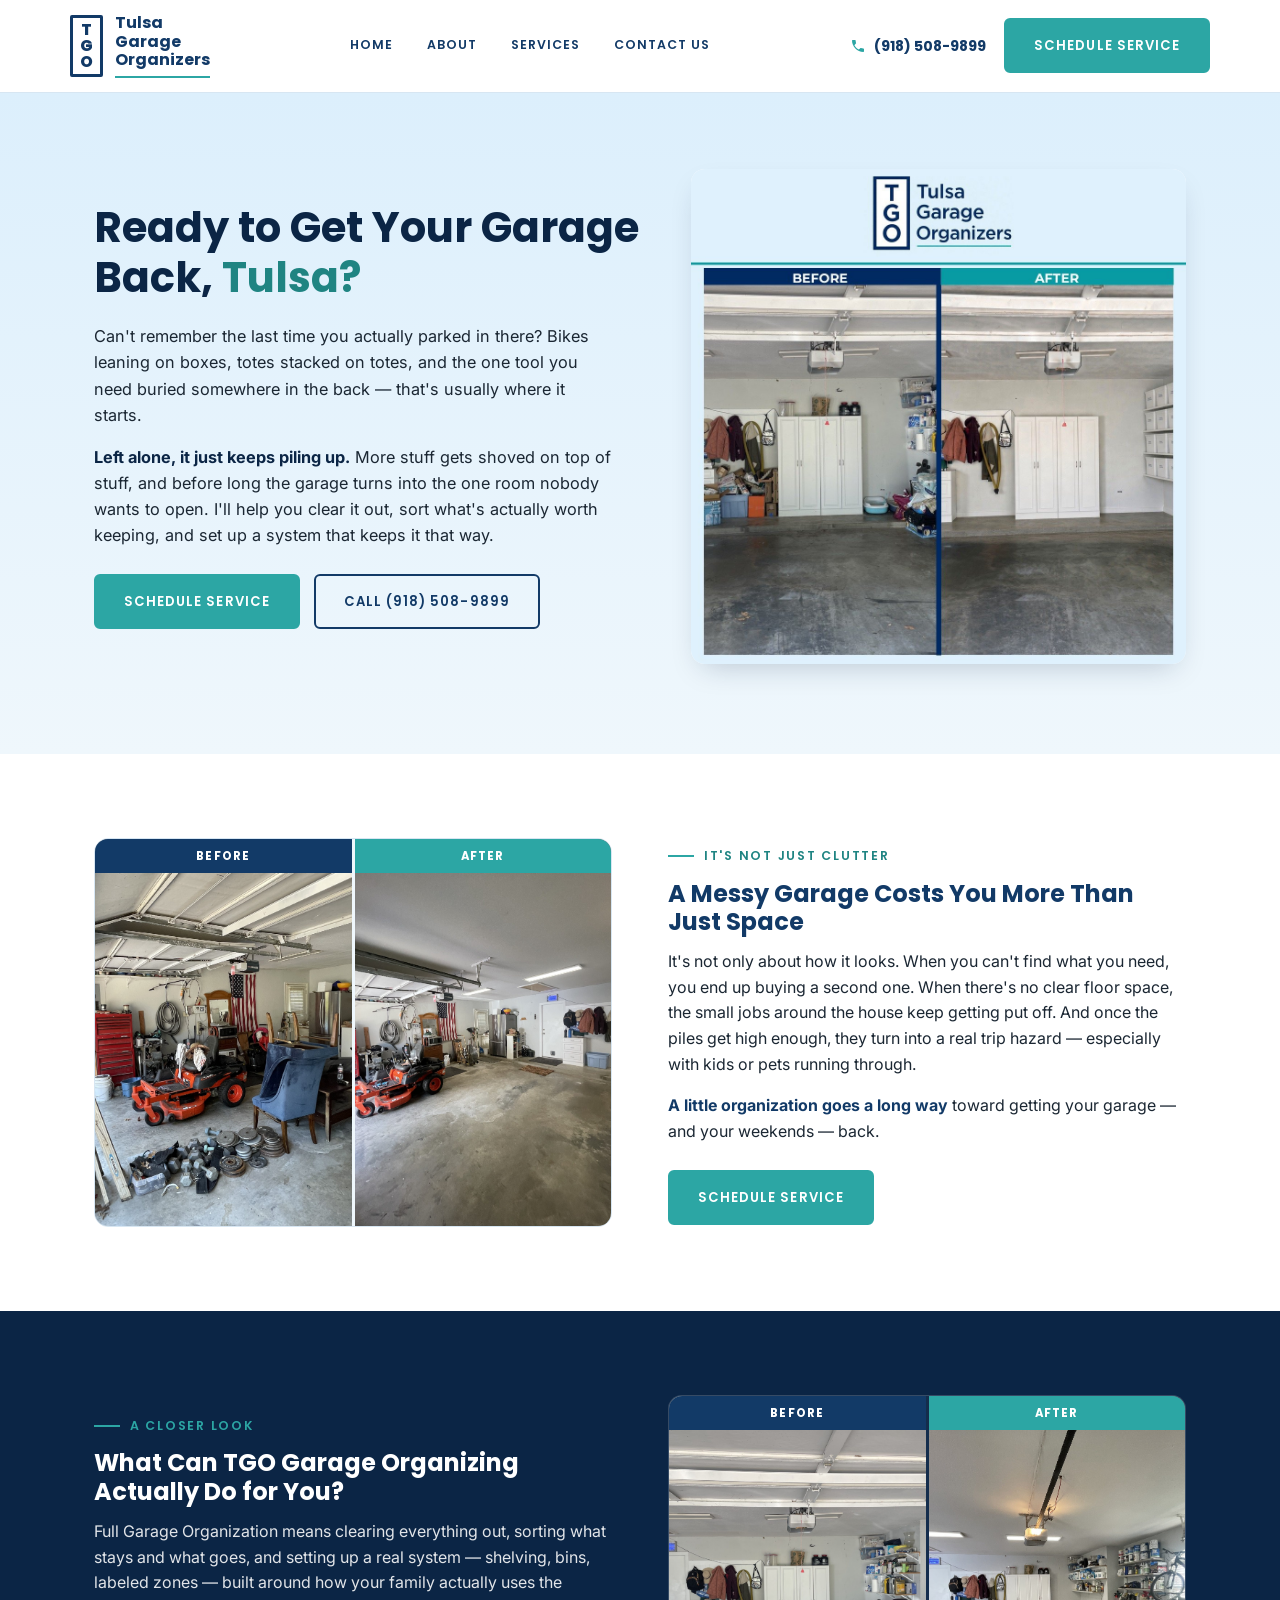
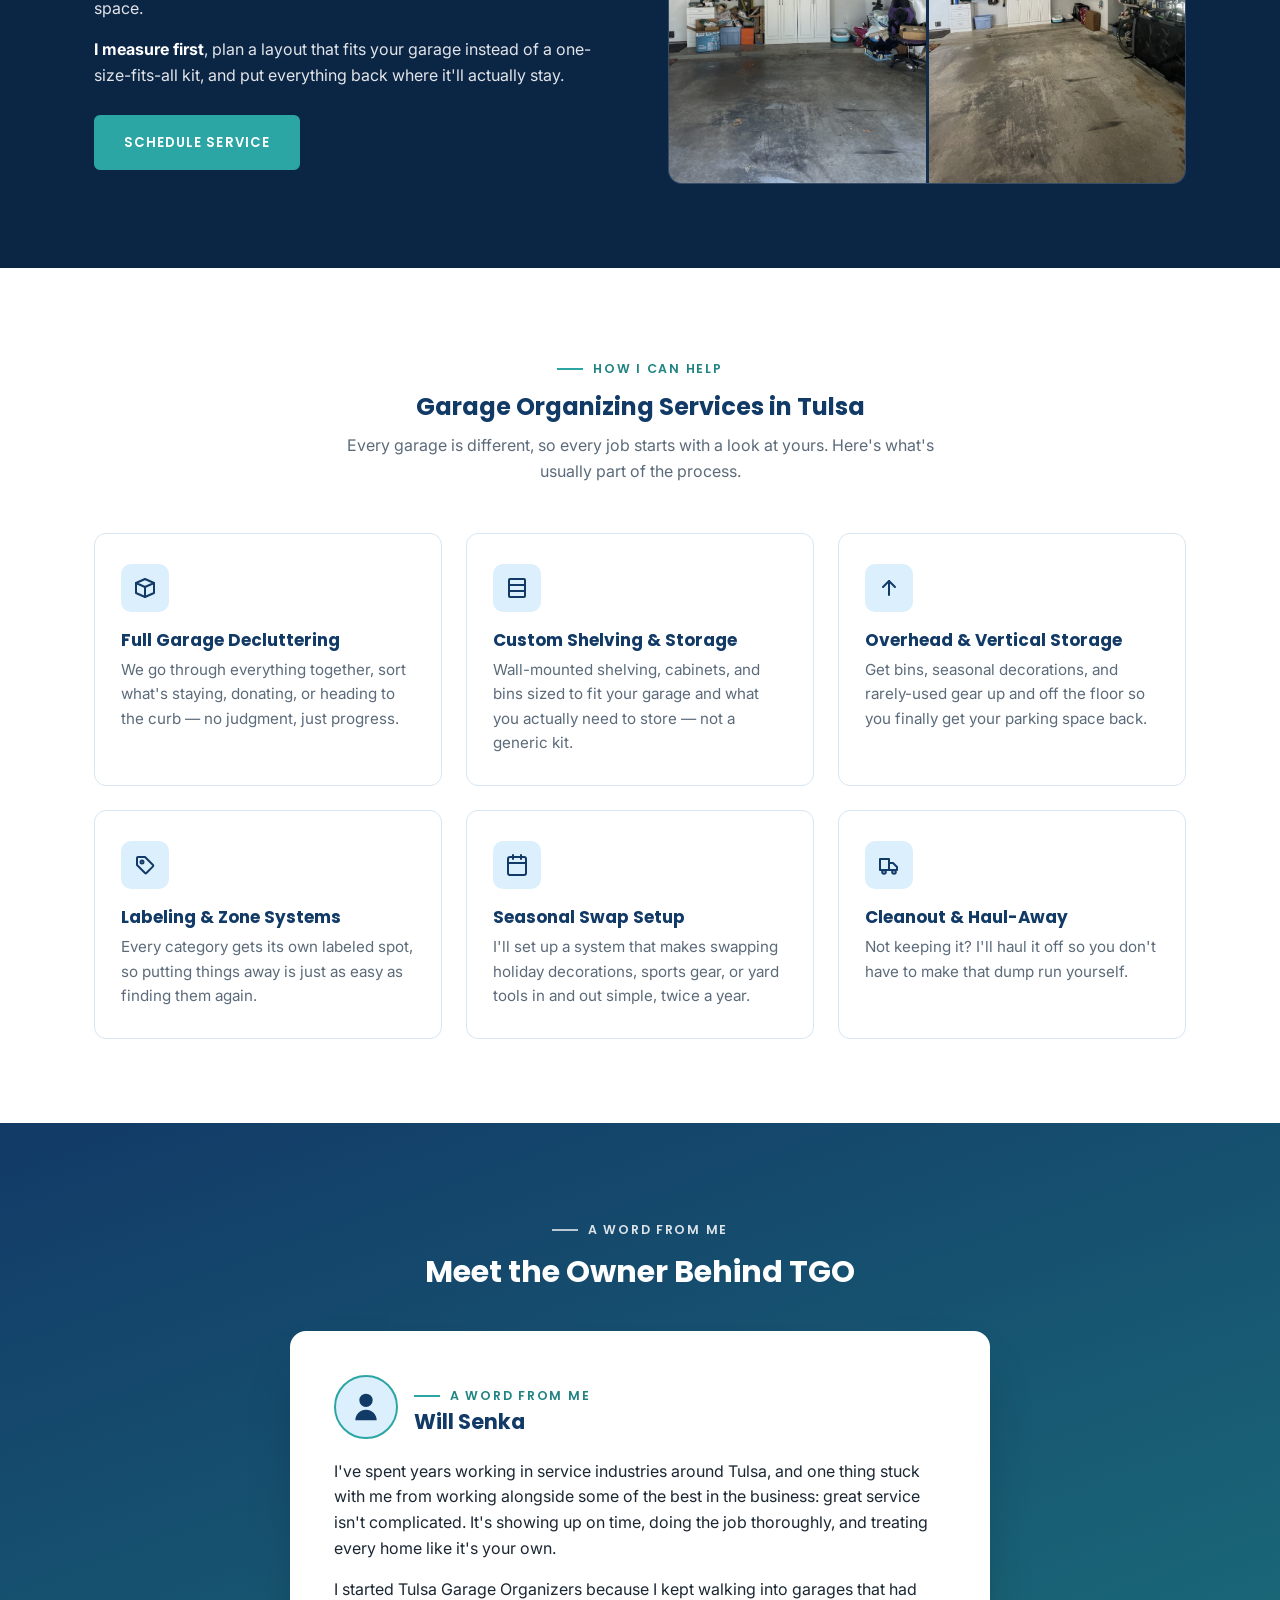
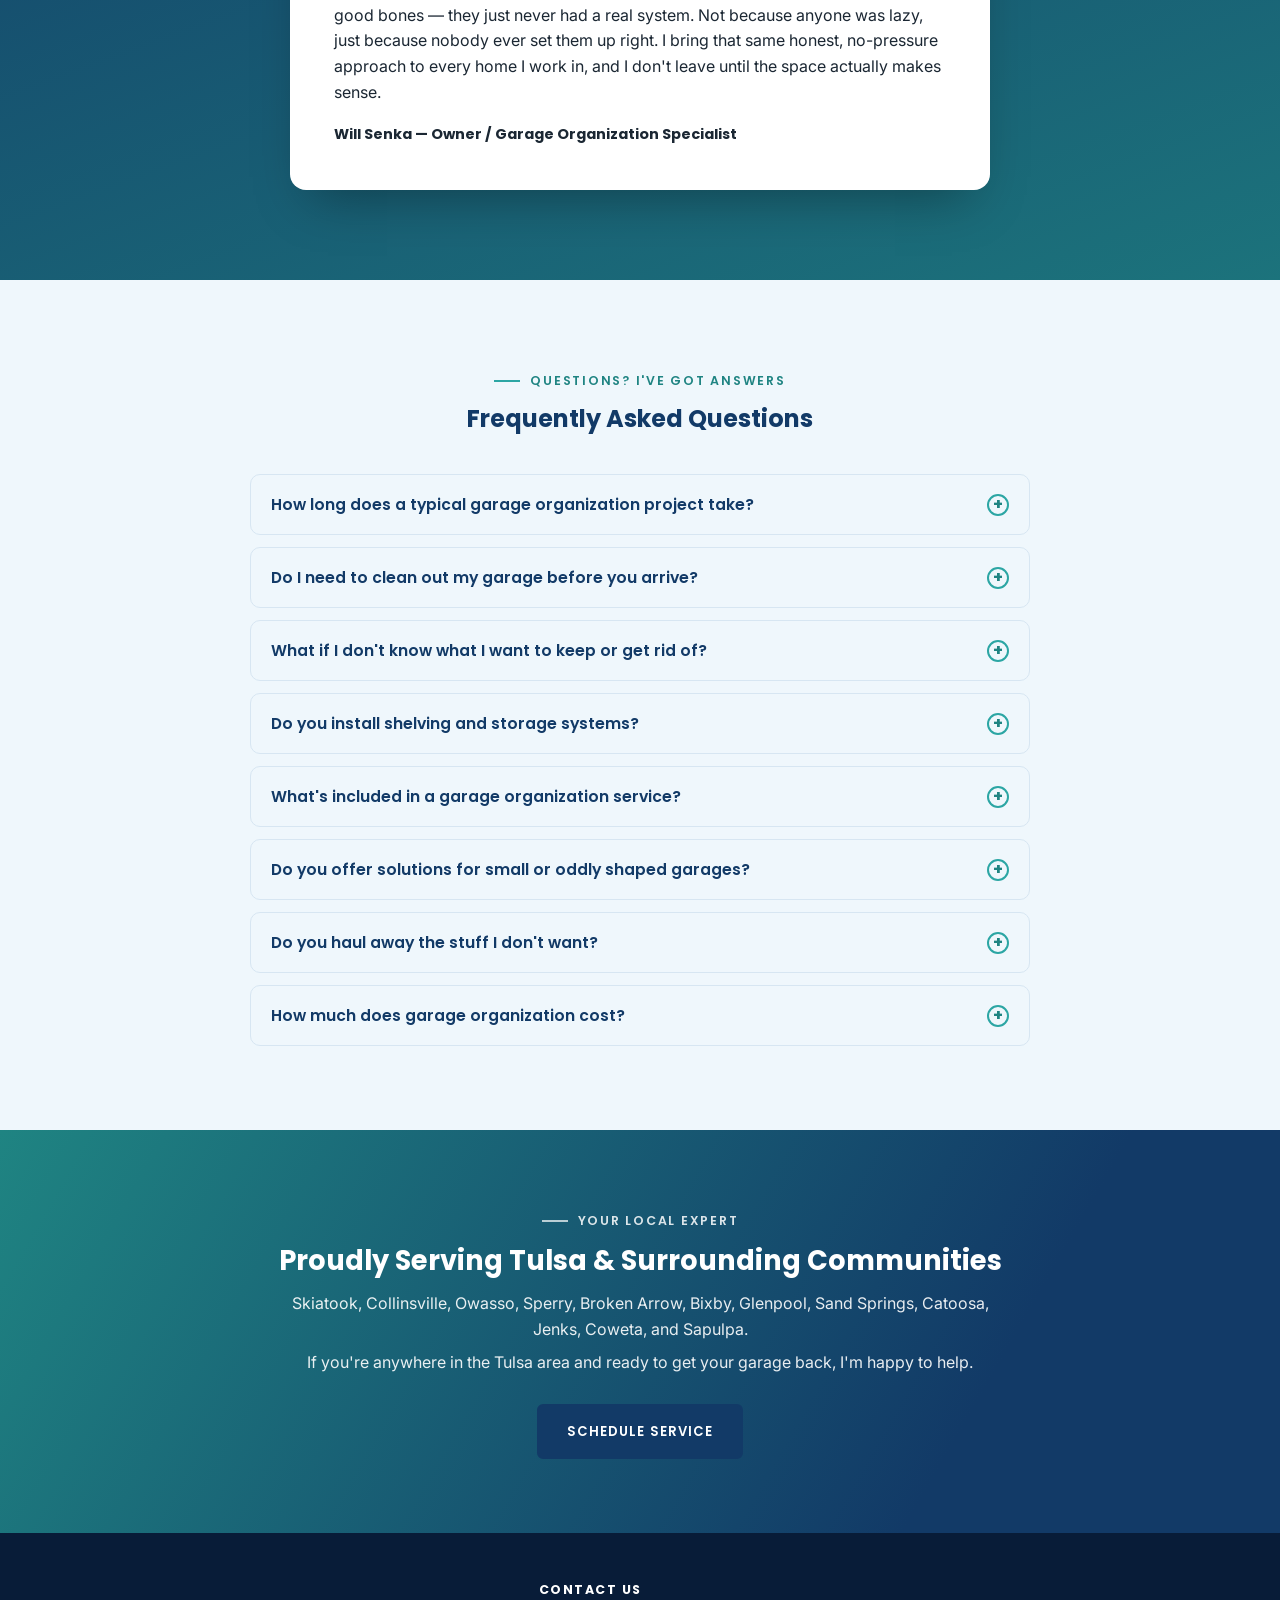
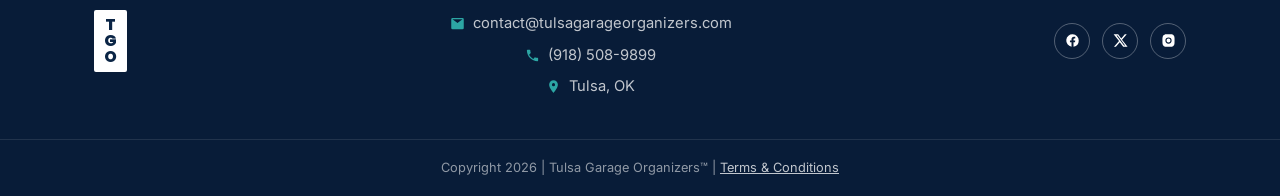
==== commit 711f1f91: "Use the pre-made branded before/after graphic in the hero Swap the code-built two-panel before/after" ====
--- a/index.html
+++ b/index.html
@@ -63,16 +63,7 @@
     </div>
 
     <div class="hero-art">
-      <div class="before-after">
-        <div class="ba-panel">
-          <span class="ba-label ba-before">Before</span>
-          <img src="images/cabinet-before.jpg" alt="Cluttered storage cabinet and shelving area in a Tulsa garage before organizing">
-        </div>
-        <div class="ba-panel">
-          <span class="ba-label ba-after">After</span>
-          <img src="images/cabinet-after.jpg" alt="Same cabinet and shelving area tidied up after Tulsa Garage Organizers service">
-        </div>
-      </div>
+      <img src="images/hero-before-after.jpg" alt="Tulsa Garage Organizers before and after: a cluttered cabinet and shelving area transformed into an organized, open garage">
     </div>
   </div>
 </section>
--- a/styles.css
+++ b/styles.css
@@ -367,10 +367,14 @@
   border-radius: 14px;
   box-shadow: var(--shadow);
   overflow: hidden;
-}
-
-.hero-art .before-after {
-  aspect-ratio: 4 / 3;
+  aspect-ratio: 1 / 1;
+}
+
+.hero-art img {
+  width: 100%;
+  height: 100%;
+  object-fit: cover;
+  display: block;
 }
 
 /* ---------- Alternating content sections ---------- */
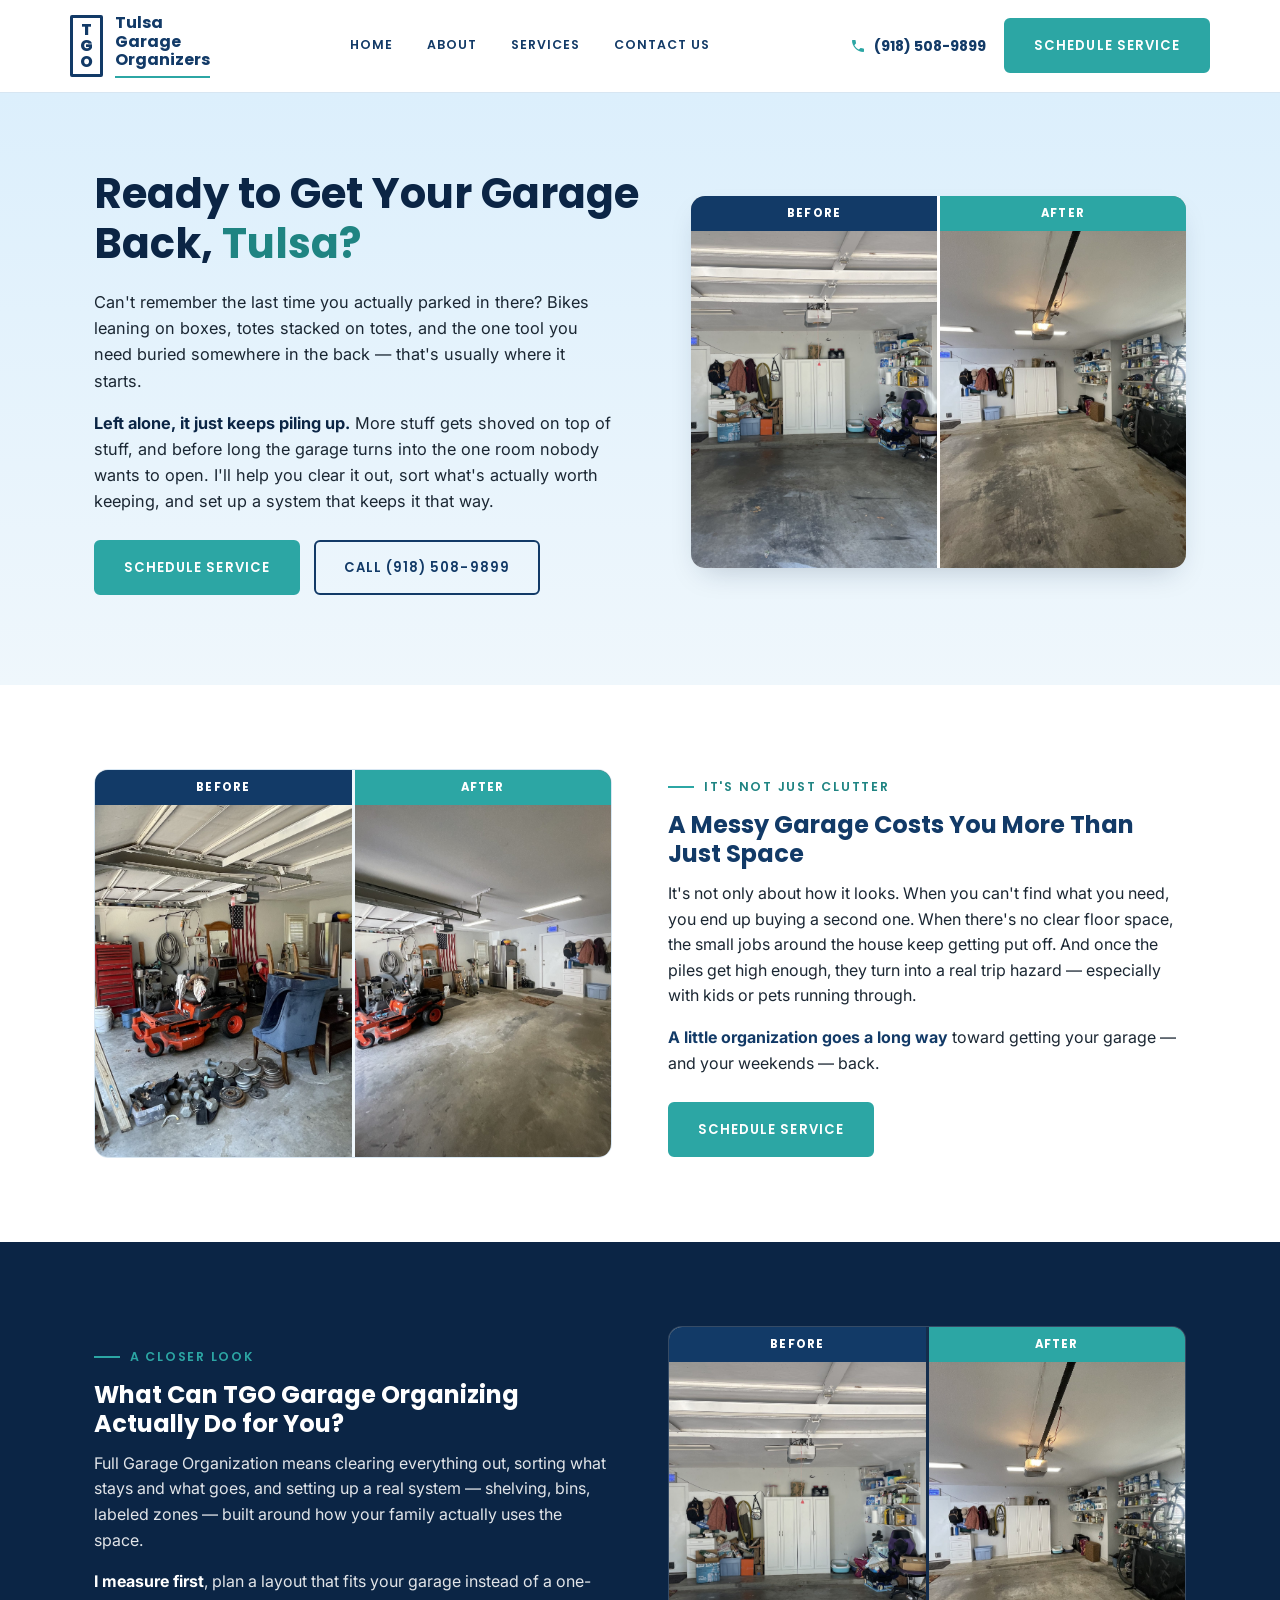
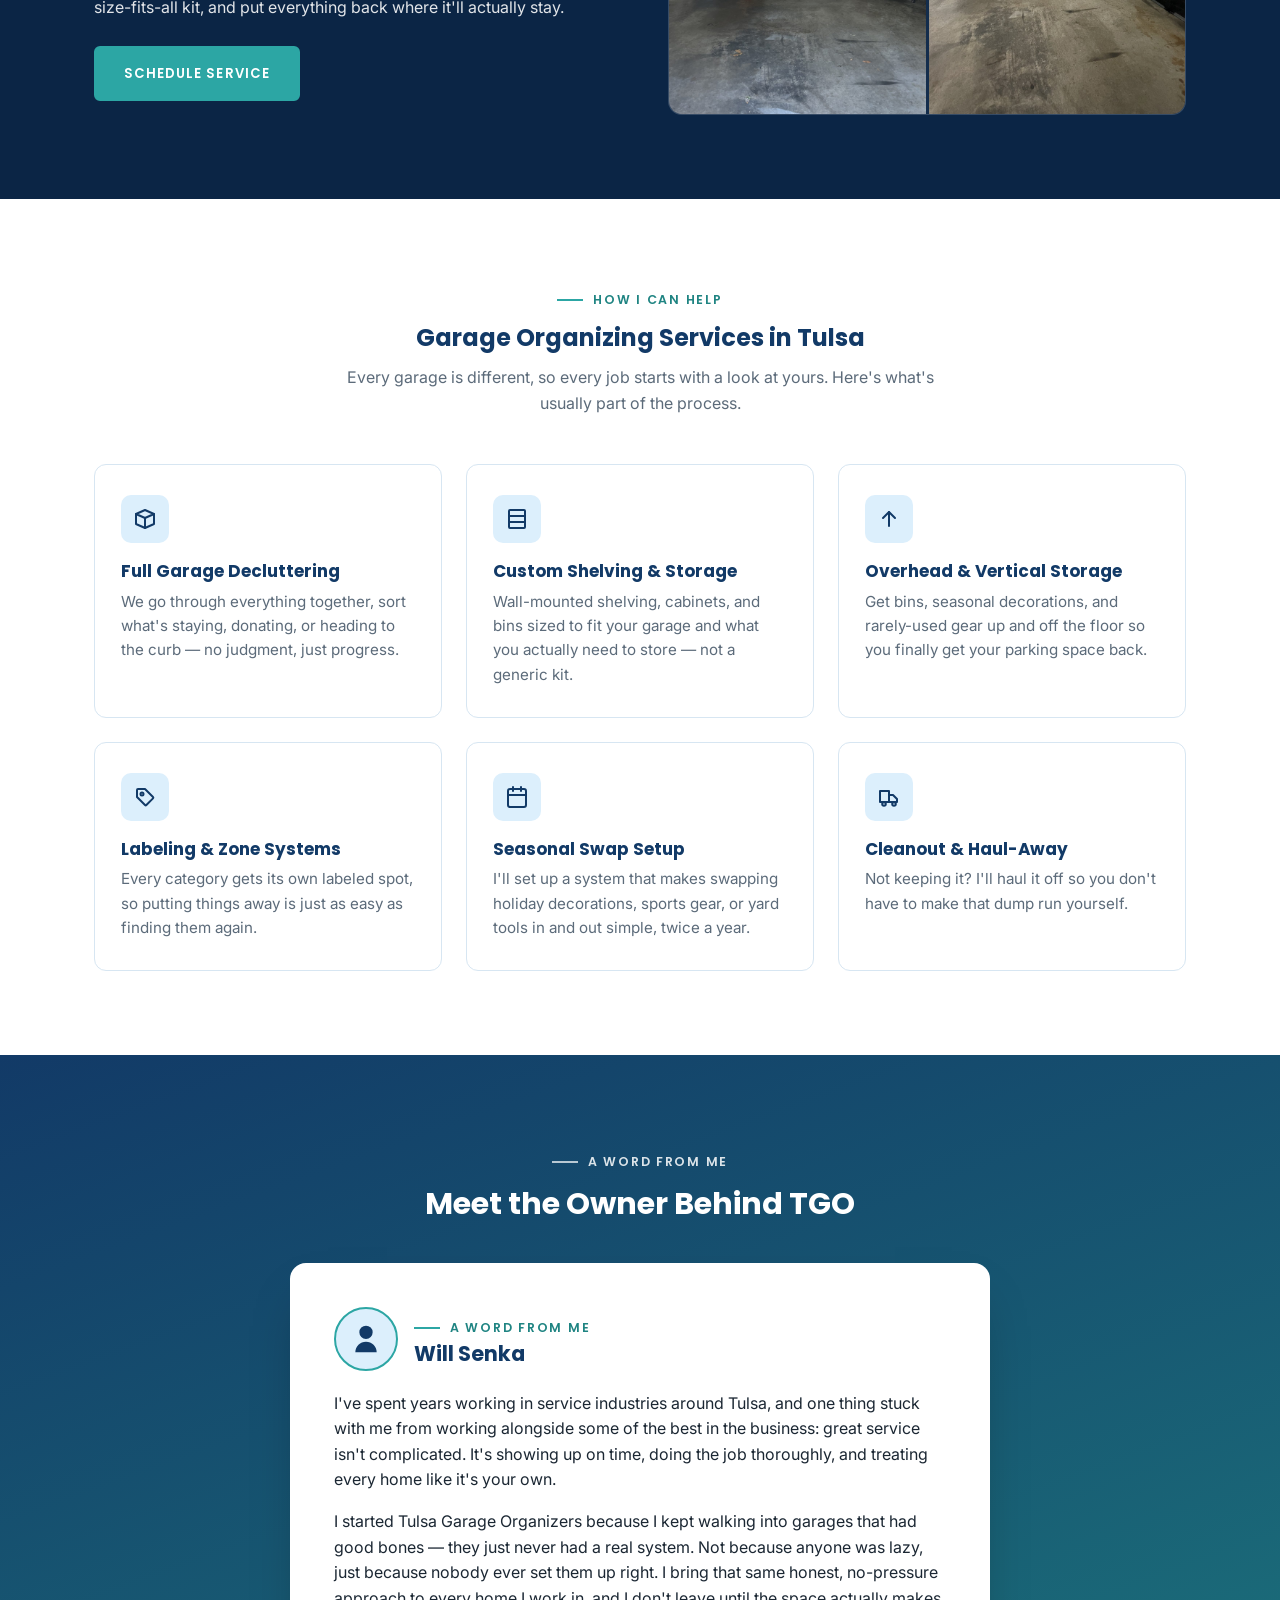
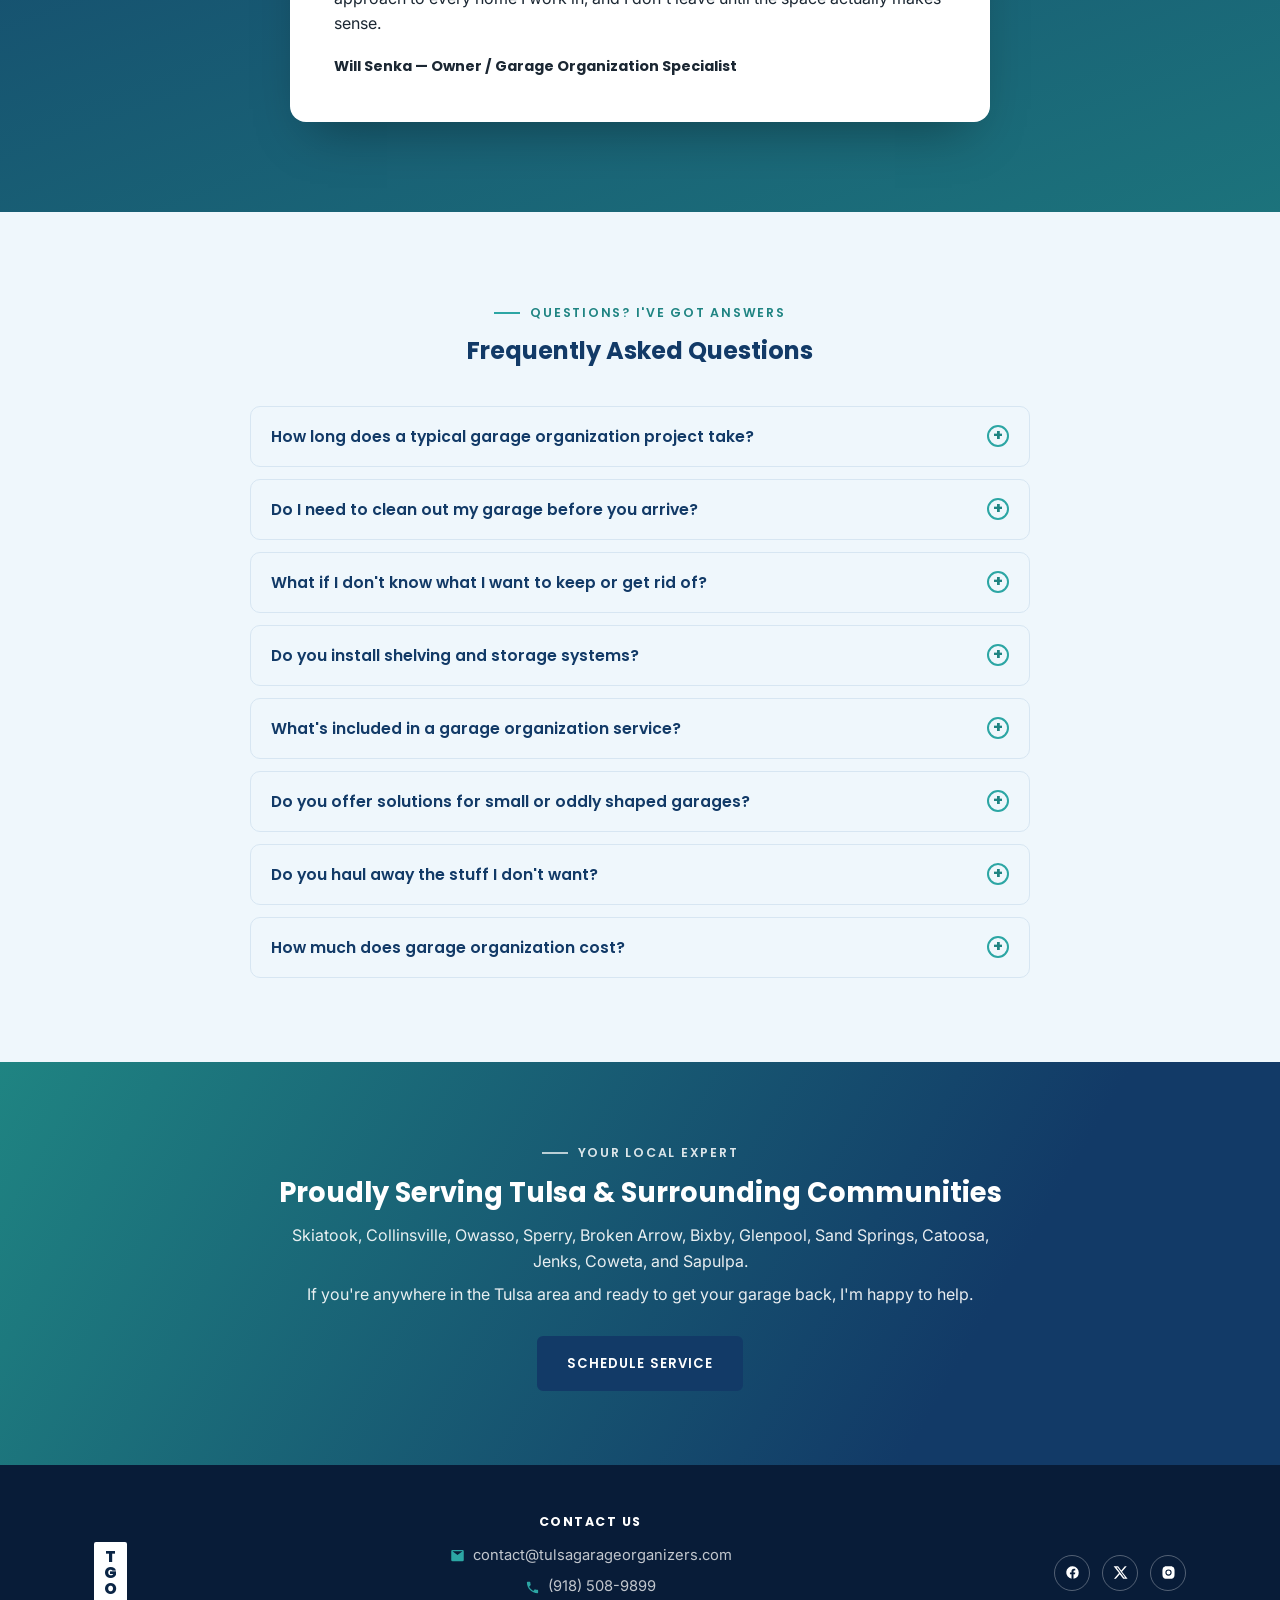
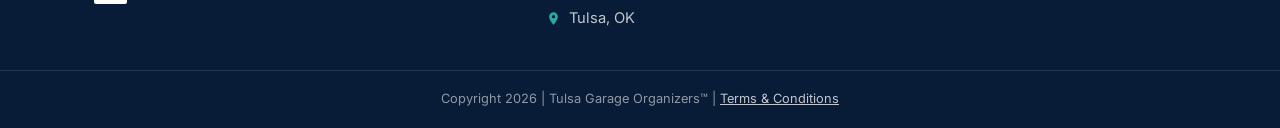
==== commit 6461a92f: "Drop the redundant logo from the hero image Swap the branded before/after composite (logo baked in) " ====
--- a/index.html
+++ b/index.html
@@ -63,7 +63,16 @@
     </div>
 
     <div class="hero-art">
-      <img src="images/hero-before-after.jpg" alt="Tulsa Garage Organizers before and after: a cluttered cabinet and shelving area transformed into an organized, open garage">
+      <div class="before-after">
+        <div class="ba-panel">
+          <span class="ba-label ba-before">Before</span>
+          <img src="images/cabinet-before.jpg" alt="Cluttered storage cabinet and shelving area in a Tulsa garage before organizing">
+        </div>
+        <div class="ba-panel">
+          <span class="ba-label ba-after">After</span>
+          <img src="images/cabinet-after.jpg" alt="Same cabinet and shelving area tidied up after Tulsa Garage Organizers service">
+        </div>
+      </div>
     </div>
   </div>
 </section>
--- a/styles.css
+++ b/styles.css
@@ -367,14 +367,10 @@
   border-radius: 14px;
   box-shadow: var(--shadow);
   overflow: hidden;
-  aspect-ratio: 1 / 1;
-}
-
-.hero-art img {
-  width: 100%;
-  height: 100%;
-  object-fit: cover;
-  display: block;
+}
+
+.hero-art .before-after {
+  aspect-ratio: 4 / 3;
 }
 
 /* ---------- Alternating content sections ---------- */
